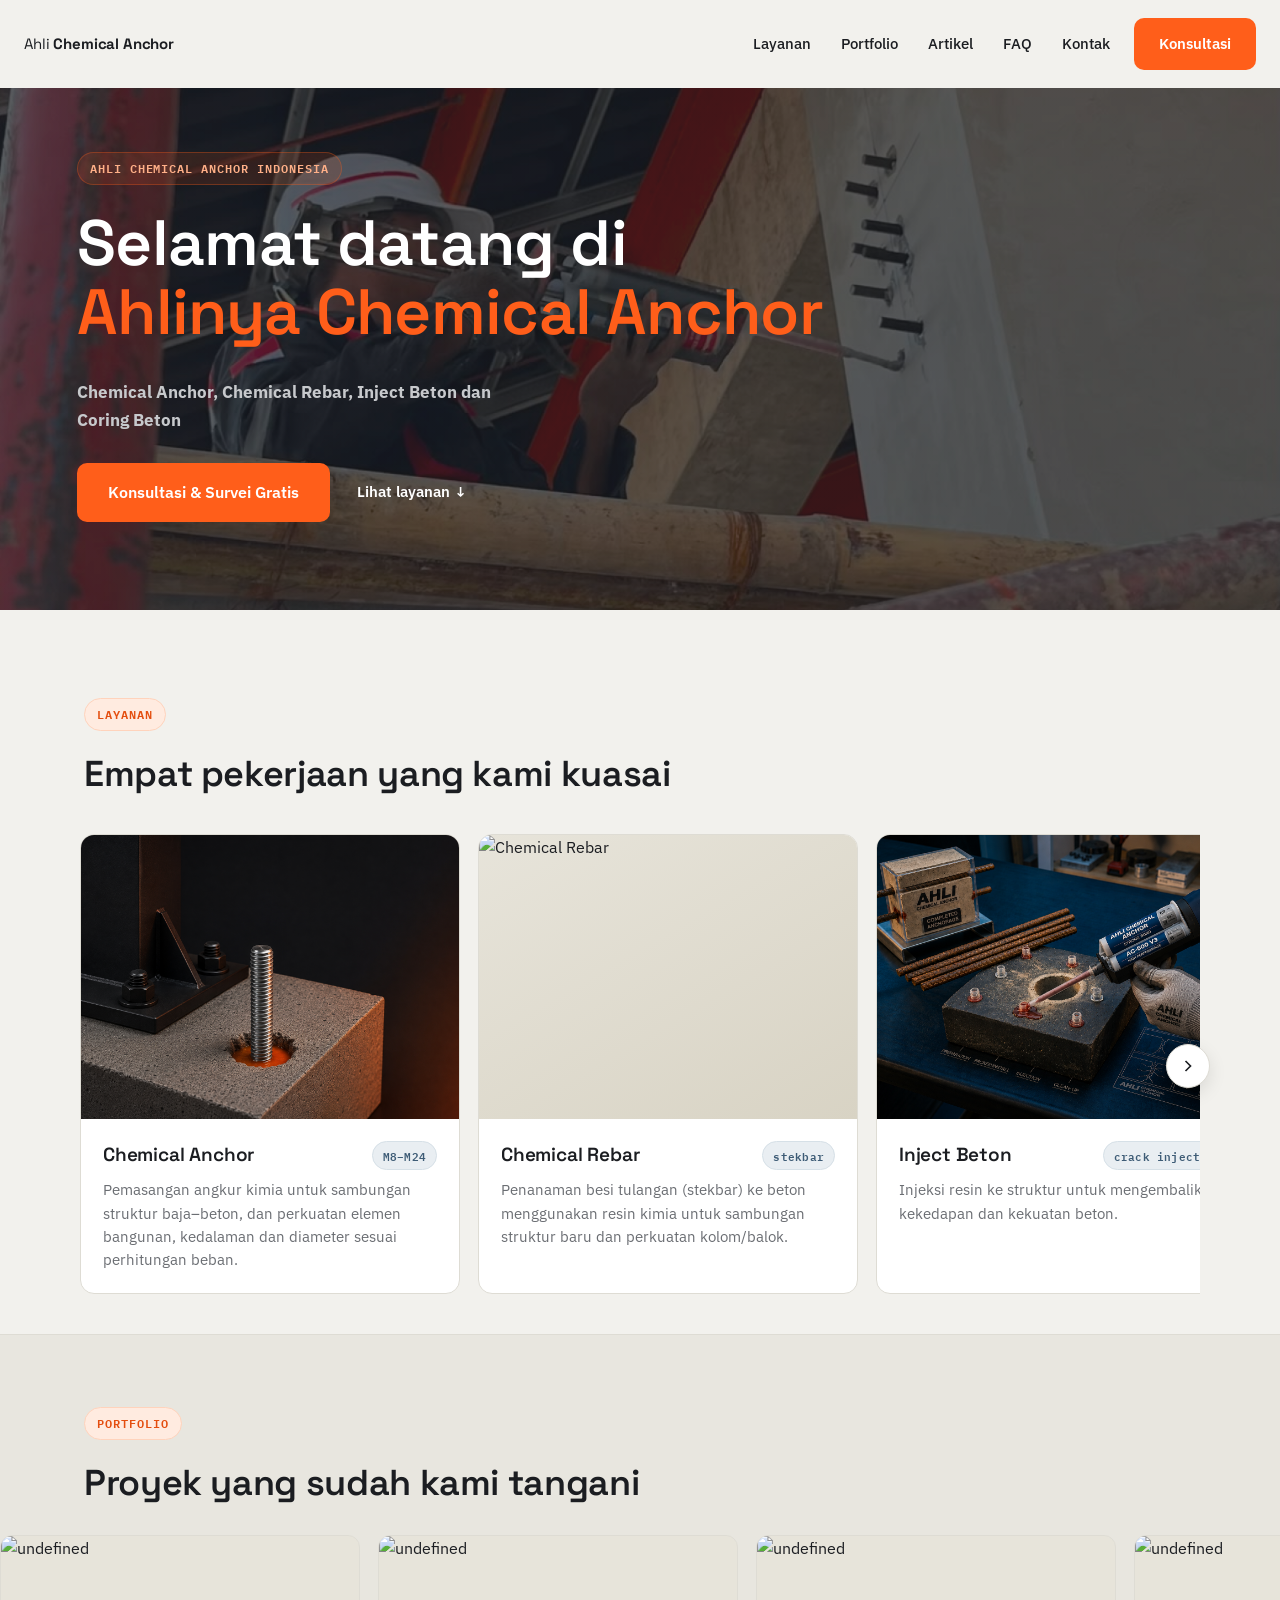
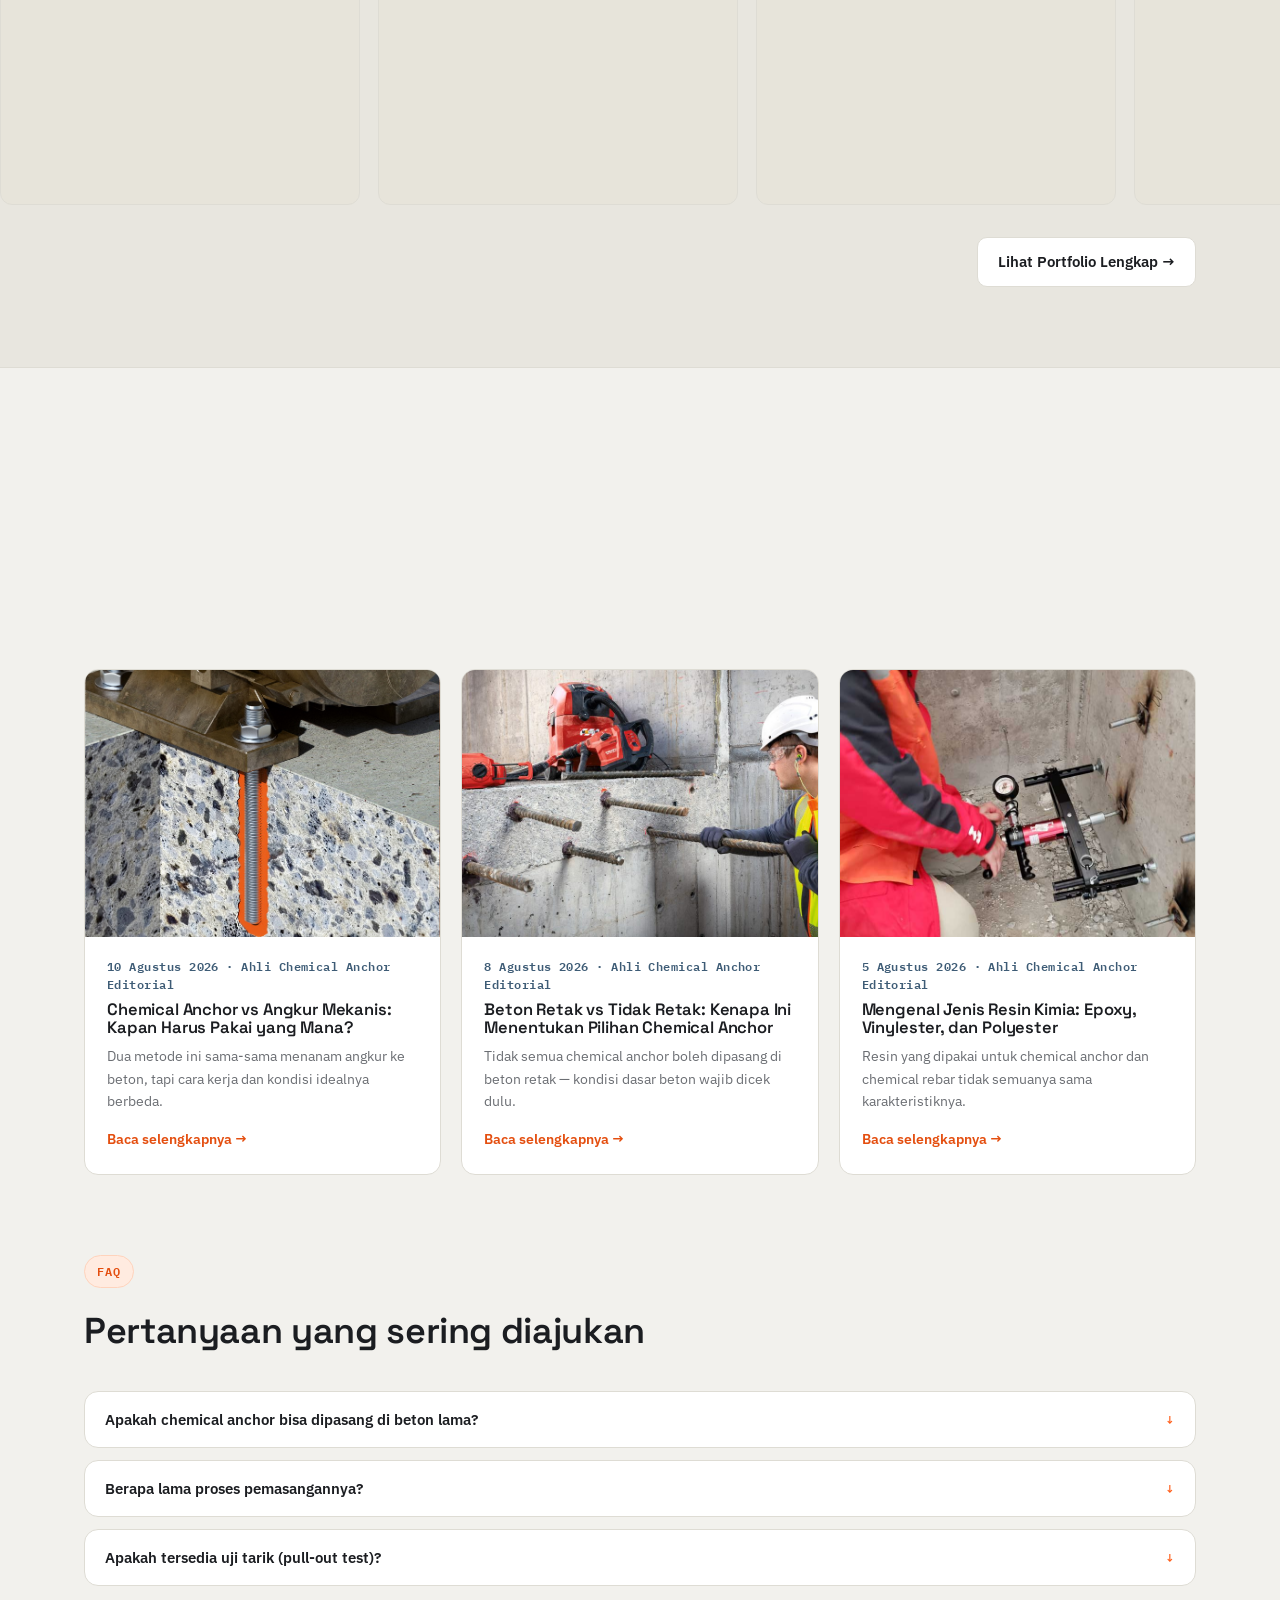
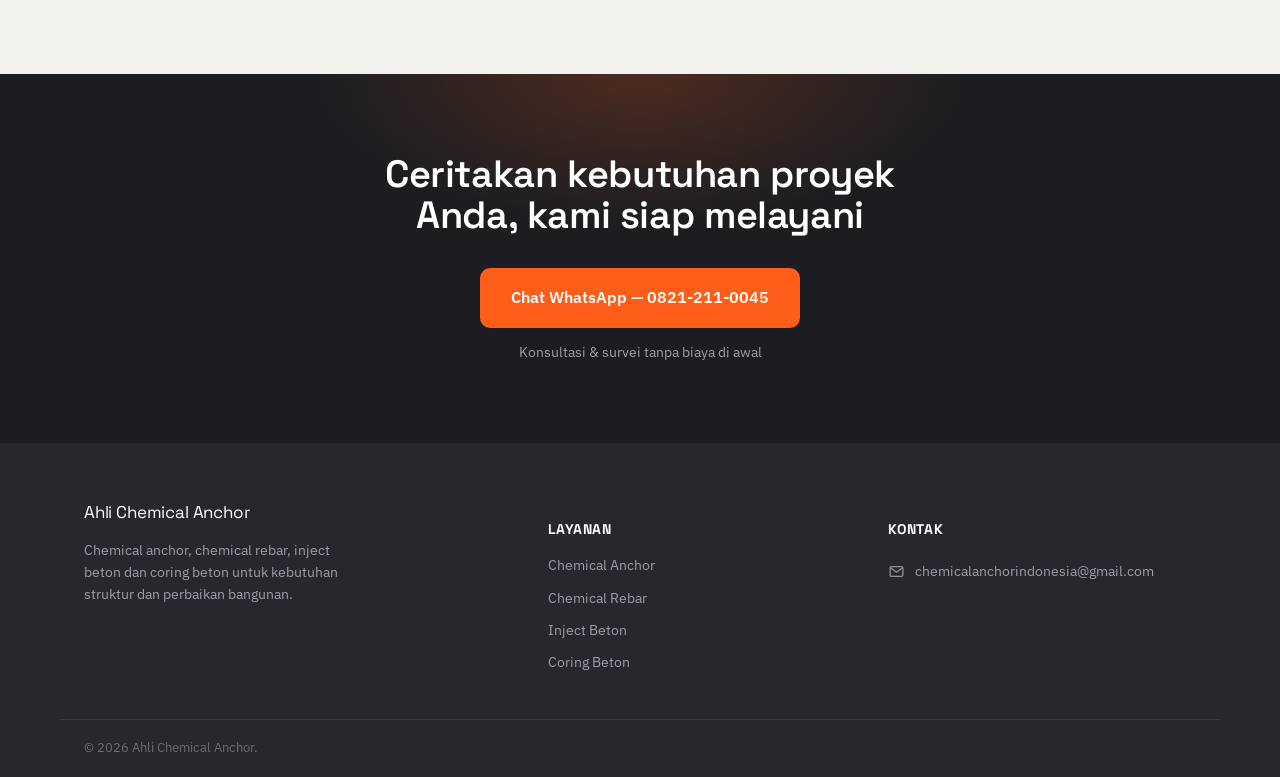
==== index.html @ 98967cb7 "Ahli Chemical Anchor Final" ====
<!DOCTYPE html>
<html lang="id">
<head>
<meta charset="UTF-8">
<meta name="viewport" content="width=device-width, initial-scale=1.0">
<title>Ahli Chemical Anchor | Chemical Anchor, Chemical Rebar, Inject Beton dan Coring Beton</title>
<link rel="preconnect" href="https://fonts.googleapis.com">
<link rel="preconnect" href="https://fonts.gstatic.com" crossorigin>
<link href="https://fonts.googleapis.com/css2?family=Space+Grotesk:wght@500;600;700&family=IBM+Plex+Sans:wght@400;500;600;700&family=IBM+Plex+Mono:wght@500;600&display=swap" rel="stylesheet">
<link rel="stylesheet" href="css/ahlichemicalanchor.css">
<link rel="stylesheet" href="css/ahlichemicalanchor_artikel.css">
</head>
<body>

<header class="navbar" id="navbar">
  <div class="navbar__inner">
    <a href="#top" class="brand">
      <span class="brand__text">Ahli <strong>Chemical Anchor</strong></span>
    </a>

    <nav class="nav-links" id="navLinks">
      <a href="#layanan">Layanan</a>
      <a href="#portfolio">Portfolio</a>
      <a href="#artikel">Artikel</a>
      <a href="#faq">FAQ</a>
      <a href="#kontak">Kontak</a>
    </nav>

    <a class="btn btn--primary nav-cta" href="https://wa.me/628212110045" target="_blank" rel="noopener">Konsultasi</a>

    <button class="nav-toggle" id="navToggle" aria-label="Buka menu" aria-expanded="false">
      <span></span><span></span>
    </button>
  </div>
</header>

<section class="hero" id="top">
  <div class="container hero__grid">
    <div class="hero__copy reveal">
      <p class="tag-chip tag-chip--light">AHLI CHEMICAL ANCHOR INDONESIA</p>
      <h1>Selamat datang di <br><span class="hero__accent">Ahlinya Chemical Anchor</span></h1>
      <p class="hero__lead">
        <strong> Chemical Anchor, Chemical Rebar, Inject Beton dan Coring Beton</strong>
      </p>
      <div class="hero__actions">
        <a href="#kontak" class="btn btn--primary btn--lg">Konsultasi & Survei Gratis</a>
        <a href="#layanan" class="btn btn--text">Lihat layanan ↓</a>
      </div>
    </div>
  </div>
</section>

<section class="services" id="layanan">
  <div class="container">
    <div class="section-head reveal">
      <p class="tag-chip">LAYANAN</p>
      <h2>Empat pekerjaan yang kami kuasai</h2>
    </div>

    <div class="services-slider reveal">
      <div class="services-slider__viewport" id="layananViewport">
        <div class="services-slider__track" id="layananTrack">
    <article class="bento__item">
  <div class="service-photo">
    <img src="images/services/chemical_anchor_services.png" alt="Chemical Anchor">
  </div>
  <div class="bento__body">
    <div class="bento__top">
      <h3>Chemical Anchor</h3>
      <span class="spec-pill">M8–M24</span>
    </div>
    <p>Pemasangan angkur kimia untuk sambungan struktur baja–beton,
      dan perkuatan elemen bangunan, kedalaman dan diameter sesuai perhitungan beban.</p>
  </div>
</article>

<article class="bento__item">
  <div class="service-photo">
    <img src="images/services/chemical_rebar_Services.png" alt="Chemical Rebar">
  </div>
  <div class="bento__body">
    <div class="bento__top">
      <h3>Chemical Rebar</h3>
      <span class="spec-pill">stekbar</span>
    </div>
    <p>Penanaman besi tulangan (stekbar) ke beton menggunakan resin kimia untuk sambungan struktur baru dan perkuatan kolom/balok.</p>
  </div>
</article>

<article class="bento__item">
  <div class="service-photo">
    <img src="images/services/inject_beton.png" alt="Inject Beton">
  </div>
  <div class="bento__body">
    <div class="bento__top">
      <h3>Inject Beton</h3>
      <span class="spec-pill">crack injection</span>
    </div>
    <p>Injeksi resin ke struktur untuk mengembalikan kekedapan dan kekuatan beton.</p>
  </div>
</article>

<article class="bento__item">
  <div class="service-photo">
    <img src="images/services/coring_beton.png" alt="Coring Beton">
  </div>
  <div class="bento__body">
    <div class="bento__top">
      <h3>Coring Beton</h3>
      <span class="spec-pill">core drilling</span>
    </div>
    <p>Pengeboran beton presisi untuk membuat lubang instalasi pipa, kabel, atau pengambilan sampel uji tanpa merusak struktur di sekitarnya.</p>
  </div>
</article>
        </div>
      </div>
      <button class="slider-nav slider-nav--prev" id="layananPrev" aria-label="Sebelumnya">
        <svg viewBox="0 0 24 24" width="20" height="20" fill="none" stroke="currentColor" stroke-width="2"><path d="M15 18l-6-6 6-6"/></svg>
      </button>
      <button class="slider-nav slider-nav--next" id="layananNext" aria-label="Berikutnya">
        <svg viewBox="0 0 24 24" width="20" height="20" fill="none" stroke="currentColor" stroke-width="2"><path d="M9 18l6-6-6-6"/></svg>
      </button>
    </div>

    <p class="slider-hint">← Geser untuk lihat layanan lainnya →</p>
  </div>
</section>

<section class="home-portfolio" id="portfolio">
  <div class="container">
    <div class="section-head home-portfolio__head reveal">
      <p class="tag-chip">PORTFOLIO</p>
      <h2>Proyek yang sudah kami tangani</h2>
    </div>

    <div class="home-portfolio__marquee reveal" aria-label="Dokumentasi pekerjaan">
      <div class="home-portfolio__track" id="homePortfolioTrack"></div>
    </div>

    <div class="home-portfolio__action">
      <a href="ahlichemicalanchor_portfolio.html" class="btn btn--text">Lihat Portfolio Lengkap →</a>
    </div>
  </div>
</section>

<section class="articles" id="artikel">
  <div class="container">
    <div class="section-head reveal" style="display:flex; align-items:flex-end; justify-content:space-between; gap:16px; flex-wrap:wrap;">
      <div>
        <p class="tag-chip">ARTIKEL</p>
        <h2>Tips & informasi seputar chemical anchor dan perkuatan struktur</h2>
      </div>
      <a href="ahlichemicalanchor_artikel.html" class="btn btn--text">Lihat semua artikel →</a>
    </div>

    <div class="article-grid--photo reveal" id="articlePreviewGrid">
    </div>
  </div>
</section>

<section class="faq" id="faq">
  <div class="container">
    <div class="section-head reveal">
      <p class="tag-chip">FAQ</p>
      <h2>Pertanyaan yang sering diajukan</h2>
    </div>

    <div class="faq__list reveal">
      <div class="faq__item">
        <button class="faq__question" data-expand-target="faq-2" aria-expanded="false">
          <span>Apakah chemical anchor bisa dipasang di beton lama?</span>
          <span class="expand-btn__icon">↓</span>
        </button>
        <div class="expand-panel" id="faq-2">
          <div class="expand-panel__inner">
            <p>Bisa. Chemical anchor dapat diaplikasikan pada beton lama maupun baru,
              selama kondisi beton diperiksa terlebih dahulu untuk memastikan kekuatan
              dasar yang memadai.</p>
          </div>
        </div>
      </div>

      <div class="faq__item">
        <button class="faq__question" data-expand-target="faq-3" aria-expanded="false">
          <span>Berapa lama proses pemasangannya?</span>
          <span class="expand-btn__icon">↓</span>
        </button>
        <div class="expand-panel" id="faq-3">
          <div class="expand-panel__inner">
            <p>Tergantung jumlah titik dan diameter anchor, namun umumnya proses bor,
              bersihkan, injeksi, dan pasang per titik memakan waktu singkat. Waktu
              tunggu curing resin mengikuti spesifikasi produk yang digunakan.</p>
          </div>
        </div>
      </div>

      <div class="faq__item">
        <button class="faq__question" data-expand-target="faq-4" aria-expanded="false">
          <span>Apakah tersedia uji tarik (pull-out test)?</span>
          <span class="expand-btn__icon">↓</span>
        </button>
        <div class="expand-panel" id="faq-4">
          <div class="expand-panel__inner">
            <p>Tersedia. Uji tarik dilakukan langsung di lokasi proyek untuk membuktikan
              kekuatan pemasangan chemical anchor atau chemical rebar sebelum serah terima.</p>
          </div>
        </div>
      </div>
        </div>
      </div>
    </div>
  </div>
</section>

<section class="cta" id="kontak">
  <div class="container cta__inner reveal">
    <h2>Ceritakan kebutuhan proyek Anda, kami siap melayani</h2>
    <div class="cta__actions">
      <a class="btn btn--primary btn--lg" href="https://wa.me/628212110045" target="_blank" rel="noopener">
        Chat WhatsApp — 0821-211-0045
      </a>
      <span class="cta__note">Konsultasi & survei tanpa biaya di awal</span>
    </div>
  </div>
</section>

<footer class="footer">
  <div class="container footer__grid">
    <div>
      <span class="brand__text brand__text--footer">Ahli Chemical Anchor</span>
      <p class="footer__desc">Chemical anchor, chemical rebar, inject beton dan coring beton untuk kebutuhan struktur dan perbaikan bangunan.</p>
    </div>
    <div>
      <h4>Layanan</h4>
      <ul>
        <li>Chemical Anchor</li>
        <li>Chemical Rebar</li>
        <li>Inject Beton</li>
        <li>Coring Beton</li>
      </ul>
    </div>
    <div>
      <h4>Kontak</h4>
      <ul class="footer__contact">
        <li>
          <a href="mailto:chemicalanchorindonesia@gmail.com">
            <svg viewBox="0 0 24 24" width="17" height="17" fill="none" stroke="currentColor" stroke-width="1.8" aria-hidden="true"><rect x="3" y="5" width="18" height="14" rx="2"/><path d="m4 7 8 6 8-6"/></svg>
            <span>chemicalanchorindonesia@gmail.com</span>
          </a>
        </li>
      </ul>
    </div>
  </div>
  <div class="container footer__bottom">© 2026 Ahli Chemical Anchor.</div>
</footer>

<script src="js/ahlichemicalanchor_portfoliodata.js"></script>
<script src="js/ahlichemicalanchor_portfoliodetail.js"></script>
<script src="js/ahlichemicalanchor_artikel.js"></script>
<script>
  
  if ('scrollRestoration' in history) history.scrollRestoration = 'manual';
  window.scrollTo(0, 0);
  window.addEventListener('load', () => window.scrollTo(0, 0));

  const nav = document.getElementById('navbar');
  let lastScrollY = window.scrollY;
  window.addEventListener('scroll', () => {
    const y = window.scrollY;
    nav.classList.toggle('is-scrolled', y > 12);
    if (y > lastScrollY && y > 120) {
      nav.classList.add('is-hidden');
    } else {
      nav.classList.remove('is-hidden');
    }
    lastScrollY = y;
  }, { passive: true });

  const navToggle = document.getElementById('navToggle');
  const navLinks = document.getElementById('navLinks');
  navToggle.addEventListener('click', () => {
    const open = navLinks.classList.toggle('is-open');
    navToggle.setAttribute('aria-expanded', open);
  });
  navLinks.querySelectorAll('a').forEach(a => a.addEventListener('click', () => {
    navLinks.classList.remove('is-open');
    navToggle.setAttribute('aria-expanded', false);
  }));

  const io = new IntersectionObserver((entries) => {
    entries.forEach(e => { if (e.isIntersecting) e.target.classList.add('is-visible'); });
  }, { threshold: 0.15 });
  document.querySelectorAll('.reveal').forEach(el => io.observe(el));

  const sections = ['layanan','portfolio','artikel','faq','kontak']
    .map(id => document.getElementById(id))
    .filter(Boolean);
  const navAnchors = document.querySelectorAll('.nav-links a');
  const setActive = (id) => {
    navAnchors.forEach(a => a.classList.toggle('is-active', a.getAttribute('href') === '#' + id));
  };
  const updateActiveNav = () => {
    const probe = window.scrollY + window.innerHeight * 0.35;
    let current = null;
    sections.forEach(sec => { if (sec.offsetTop <= probe) current = sec; });
    if (current) setActive(current.id);
    else navAnchors.forEach(a => a.classList.remove('is-active'));
  };
  window.addEventListener('scroll', updateActiveNav, { passive: true });
  window.addEventListener('resize', updateActiveNav);
  updateActiveNav();

  function initInfiniteSlider({ viewport, track, prevBtn, nextBtn, slideSelector }) {
    if (!viewport || !track || !prevBtn || !nextBtn) return;

    const originalSlides = Array.from(track.children);
    if (!originalSlides.length) return;

    track.prepend(...originalSlides.map(s => s.cloneNode(true)));
    track.append(...originalSlides.map(s => s.cloneNode(true)));

    const getStep = () => {
      const firstSlide = track.querySelector(slideSelector);
      if (!firstSlide) return 280;
      const trackStyle = getComputedStyle(track);
      const gap = parseFloat(trackStyle.columnGap || trackStyle.gap || '0');
      return firstSlide.getBoundingClientRect().width + gap;
    };

    const getSetWidth = () => getStep() * originalSlides.length;

    const goToMiddle = () => {
      viewport.scrollTo({ left: getSetWidth(), behavior: 'auto' });
    };
    goToMiddle();

    const startScrollLeft = viewport.scrollLeft;
    prevBtn.classList.add('is-hidden');
    let prevRevealed = false;
    const maybeRevealPrev = () => {
      if (prevRevealed) return;
      if (viewport.scrollLeft > startScrollLeft + 1) {
        prevRevealed = true;
        prevBtn.classList.remove('is-hidden');
      }
    };

    let normalizeTimer = null;
    let isNormalizing = false;
    let dragStartScroll = 0;

    const normalizeLoop = () => {
      if (isNormalizing) return;
      const w = getSetWidth();
      if (!w) return;

      const x = viewport.scrollLeft;
      if (x < w * 0.5 || x > w * 1.5) {
        isNormalizing = true;
        const target = x < w * 0.5 ? x + w : x - w;
        viewport.scrollTo({ left: target, behavior: 'auto' });
        dragStartScroll = target;
        requestAnimationFrame(() => { isNormalizing = false; });
      }
    };

    const scheduleNormalize = () => {
      if (normalizeTimer) clearTimeout(normalizeTimer);
      normalizeTimer = setTimeout(normalizeLoop, 180);
    };

    const scrollOne = (direction) => {
      const step = getStep();
      if (!step) return;
      viewport.scrollBy({ left: direction * step, behavior: 'smooth' });
      scheduleNormalize();
    };

    prevBtn.addEventListener('click', () => scrollOne(-1));
    nextBtn.addEventListener('click', () => scrollOne(1));

    viewport.addEventListener('scroll', () => {
      maybeRevealPrev();
      scheduleNormalize();
    }, { passive: true });

    if ('onscrollend' in viewport) {
      viewport.addEventListener('scrollend', normalizeLoop);
    }

    window.addEventListener('resize', () => {
      goToMiddle();
      scheduleNormalize();
    });

    const DRAG_THRESHOLD = 6;
    let isDragging = false;
    let dragMoved = false;
    let dragStartX = 0;
    let activePointerId = null;
    let suppressClick = false;

    viewport.addEventListener('pointerdown', (e) => {
      isDragging = true;
      dragMoved = false;
      dragStartX = e.clientX;
      dragStartScroll = viewport.scrollLeft;
      activePointerId = e.pointerId;
      suppressClick = false;
    });

    viewport.addEventListener('pointermove', (e) => {
      if (!isDragging) return;
      const delta = e.clientX - dragStartX;

      if (!dragMoved) {
        if (Math.abs(delta) < DRAG_THRESHOLD) return;
        dragMoved = true;
        suppressClick = true;
        viewport.classList.add('is-dragging');
        viewport.setPointerCapture(activePointerId);
      }

      viewport.scrollLeft = dragStartScroll - delta;
      scheduleNormalize();
    });

    const endDrag = () => {
      if (!isDragging) return;
      isDragging = false;
      viewport.classList.remove('is-dragging');
      scheduleNormalize();
      if (dragMoved) setTimeout(() => { suppressClick = false; }, 0);
      dragMoved = false;
    };

    viewport.addEventListener('pointerup', endDrag);
    viewport.addEventListener('pointerleave', endDrag);
    viewport.addEventListener('pointercancel', endDrag);

    viewport.addEventListener('click', (e) => {
      if (suppressClick) {
        e.preventDefault();
        e.stopPropagation();
        suppressClick = false;
      }
    }, true);
  }

  initInfiniteSlider({
    viewport: document.getElementById('layananViewport'),
    track: document.getElementById('layananTrack'),
    prevBtn: document.getElementById('layananPrev'),
    nextBtn: document.getElementById('layananNext'),
    slideSelector: '.bento__item'
  });

  (function renderHomePortfolioMarquee() {
    const track = document.getElementById('homePortfolioTrack');
    if (!track) return;

    const photos = window.ACA_PORTFOLIO_PHOTOS || [];
    if (!photos.length) return;

    const photoHTML = ph => `
      <div class="home-portfolio__photo">
        <img src="${ph.img}" alt="${ph.label}" loading="lazy">
      </div>`;

    const html = photos.map(photoHTML).join('');
    track.innerHTML = html + html;
  })();

  (function renderArticlePreview() {
    const grid = document.getElementById('articlePreviewGrid');
    const list = window.ACA_ARTICLES || [];
    if (!grid || !list.length) return;

    grid.innerHTML = list.slice(0, 3).map(a => `
      <a class="article-card--photo" href="ahlichemicalanchor_artikeldetail.html?id=${a.id}">
        <div class="article-card__photo">
          <img src="${a.image}" alt="${a.title}">
        </div>
        <div class="article-card__body">
          <span class="article-card__date">${a.date} · ${a.author}</span>
          <h3>${a.title}</h3>
          <p>${a.excerpt}</p>
          <span class="article-card__link">Baca selengkapnya →</span>
        </div>
      </a>
    `).join('');
  })();

  document.querySelectorAll('[data-expand-target]').forEach(trigger => {
  trigger.addEventListener('click', () => {
    const panel = trigger.nextElementSibling; 
    if (!panel || !panel.classList.contains('expand-panel')) return;
    const isOpen = panel.classList.contains('is-open');
    panel.classList.toggle('is-open', !isOpen);
    trigger.setAttribute('aria-expanded', String(!isOpen));
    panel.style.maxHeight = !isOpen ? panel.scrollHeight + 'px' : '0px';
  });
});

  document.querySelectorAll('[data-card-slider]').forEach(slider => {
    const track = slider.querySelector('[data-track]');
    const slides = Array.from(track.children);
    const prevBtn = slider.querySelector('[data-card-prev]');
    const nextBtn = slider.querySelector('[data-card-next]');
    const dotsWrap = slider.querySelector('[data-card-dots]');
    let index = 0;

    slides.forEach((_, i) => {
      const dot = document.createElement('button');
      dot.className = 'card-dot';
      dot.setAttribute('aria-label', 'Foto ke-' + (i + 1));
      dot.addEventListener('click', () => goTo(i));
      dotsWrap.appendChild(dot);
    });
    const dots = Array.from(dotsWrap.children);

    function render() {
      track.style.transform = 'translateX(' + (-index * 100) + '%)';
      dots.forEach((d, i) => d.classList.toggle('is-active', i === index));
    }
    function goTo(i) {
      index = (i + slides.length) % slides.length;
      render();
    }

    prevBtn.addEventListener('click', () => goTo(index - 1));
    nextBtn.addEventListener('click', () => goTo(index + 1));
    render();
  });
</script>
</body>
</html>
---- css/ahlichemicalanchor.css ----
:root{
  --graphite:   #1B1D21;
  --graphite-2: #26282D;
  --paper:      #F2F1ED;
  --paper-2:    #FFFFFF;
  --orange:     #FF5E1A;
  --orange-2:   #E44E0F;
  --steel:      #3E5C76;
  --ink:        #1B1D21;
  --ink-soft:   #6B6E73;
  --line:       #DEDCD4;

  --font-display: "Space Grotesk", sans-serif;
  --font-body: "IBM Plex Sans", sans-serif;
  --font-mono: "IBM Plex Mono", monospace;

  --r: 14px;
  --container: 1160px;
}

*,*::before,*::after{ box-sizing:border-box; }
html{ scroll-behavior:smooth; }
body{
  margin:0;
  font-family:var(--font-body);
  color:var(--ink);
  background:var(--paper);
  line-height:1.6;
  -webkit-font-smoothing:antialiased;
}
h1,h2,h3{
  font-family:var(--font-display);
  font-weight:600;
  line-height:1.08;
  margin:0 0 .5em;
  letter-spacing:-.01em;
}
p{ margin:0 0 1em; color:var(--ink-soft); }
a{ color:inherit; text-decoration:none; }
ul{ list-style:none; margin:0; padding:0; }

.container{ max-width:var(--container); margin:0 auto; padding:0 24px; }

img, video{
  max-width:100%;
}

img{
  vertical-align:middle;
}

.reveal{
  opacity:0;
  transform:translateY(18px);
  transition:opacity .7s cubic-bezier(.2,.7,.3,1), transform .7s cubic-bezier(.2,.7,.3,1);
}
.reveal.is-visible{ opacity:1; transform:none; }
@media (prefers-reduced-motion: reduce){
  .reveal{ opacity:1; transform:none; transition:none; }
  html{ scroll-behavior:auto; }
}

.tag-chip{
  display:inline-flex; align-items:center; gap:8px;
  font-family:var(--font-mono);
  font-size:12px; font-weight:600; letter-spacing:.08em;
  color:var(--orange-2);
  background:#FFEBE0;
  border:1px solid #FFD3BC;
  padding:6px 12px;
  border-radius:999px;
  margin-bottom:2em;
}
.tag-chip--light{ color:#FFB088; background:rgba(255,94,26,.12); border-color:rgba(255,94,26,.3); }
.text-light{ color:var(--paper); }

.section-head{ max-width:750px; margin-bottom:40px; }
.section-head h2{ font-size:clamp(26px,3.4vw,36px); color:var(--ink); }

.btn{
  display:inline-flex; align-items:center; justify-content:center; gap:8px;
  font-family:var(--font-body); font-weight:600; font-size:clamp(13.5px,3.6vw,15px);
  padding:clamp(11px,3vw,13px) clamp(18px,4.4vw,24px); border-radius:10px; border:1.5px solid transparent;
  cursor:pointer; transition:transform .18s ease, background .2s ease, border-color .2s ease, color .2s ease;
  white-space:nowrap;
}
.btn:hover{ transform:translateY(-2px); }
.btn--primary{ background:var(--orange); color:#fff; }
.btn--primary:hover{ background:var(--orange-2); }
.btn--text{ color:var(--ink); font-weight:600; padding:13px 4px; }
.btn--text:hover{ color:var(--orange-2); transform:none; }
.btn--lg{ padding:clamp(13px,3.6vw,16px) clamp(22px,5vw,30px); font-size:clamp(14px,3.8vw,16px); }

.navbar{
  position:sticky; top:0; z-index:50;
  padding:18px 0;
  transition:background .25s ease, box-shadow .25s ease, padding .25s ease, transform .3s ease;
}
.navbar.is-scrolled{
  background:rgba(242,241,237,.82);
  backdrop-filter:blur(10px);
  -webkit-backdrop-filter:blur(10px);
  box-shadow:0 1px 0 var(--line);
  padding:12px 0;
}
.navbar.is-hidden{ transform:translateY(-100%); }
.navbar__inner{ display:flex; align-items:center; gap:24px; width:100%; padding:0 24px; box-sizing:border-box; }
.brand{ display:flex; align-items:center; gap:9px; margin-right:auto; color:var(--ink); }
.brand__text{ font-family:var(--font-display); font-size:15px; letter-spacing:-.01em; }
.brand__text strong{ font-weight:700; }

.nav-links{ display:flex; align-items:center; gap:30px; }
.nav-links a{ font-size:14.5px; font-weight:500; color:var(--ink); position:relative; }
.nav-links a::after{
  content:""; position:absolute; left:0; bottom:-4px; width:0; height:2px; background:var(--orange);
  transition:width .2s ease;
}
.nav-links a:hover::after{ width:100%; }
.nav-links a.is-active{ color:var(--orange-2); }
.nav-links a.is-active::after{ width:100%; }

.nav-toggle{ display:none; flex-direction:column; gap:5px; background:none; border:0; cursor:pointer; padding:6px; }
.nav-toggle span{ width:20px; height:2px; background:var(--ink); }

.hero{
  position:relative;
  padding:clamp(48px,8vw,64px) 0 clamp(56px,9vw,88px);
  text-align:left;
  background:
    linear-gradient(rgba(27,29,33,.72), rgba(27,29,33,.72)),
    url('../images/portfolio/trenggalek_2.png') center/cover no-repeat;
}
.hero h1{ font-size:clamp(32px,8vw,64px); color:#fff; text-wrap:balance; }
.hero__accent{ white-space: nowrap;color:var(--orange); }
.hero__lead{ font-size:clamp(14.5px,3.6vw,17px); max-width:440px; margin-top:1.1em; color:#C7C9CC; }
.hero__actions{ display:flex; align-items:center; justify-content:flex-start; gap:clamp(12px,3vw,22px); flex-wrap:wrap; margin-top:1.8em; }
.hero .btn--text{ color:#fff; }
.hero .btn--text:hover{ color:var(--orange); }

.hero__grid{
  position:relative;
  display:grid;
  grid-template-columns:1fr;
  max-width:none;
  margin:0;
  padding-left:clamp(20px, 6vw, 88px);
  padding-right:20px;
}
.hero__copy{ max-width:7200px; }

.hero--compact{ padding:clamp(48px,8vw,64px) 0 clamp(48px,7vw,72px); }
.breadcrumb{
  display:flex; align-items:center; flex-wrap:wrap; gap:8px;
  font-family:var(--font-mono); font-size:clamp(11.5px,2.8vw,12.5px); font-weight:500;
  color:#9CA0A6; margin-bottom:1.6em;
}
.breadcrumb a{ color:#9CA0A6; }
.breadcrumb a:hover{ color:var(--orange); }
.breadcrumb__sep{ color:#9CA0A6; }
.breadcrumb__current{ color: var(--orange); font-weight:600; }

.services{ padding:clamp(48px,8vw,88px) 0 clamp(28px,5vw,40px); }

.services-slider{ position:relative; }

.services-slider__viewport{
  overflow-x:auto;
  overflow-y:hidden;
  scroll-snap-type:x mandatory;
  scrollbar-width:none;
  -ms-overflow-style:none;
  cursor:grab;
  user-select:none;
  -webkit-user-select:none;
  touch-action:pan-y;
  padding:6px 4px 10px;
  margin:-6px -4px -10px;
}
.services-slider__viewport::-webkit-scrollbar{ display:none; }
.services-slider__viewport.is-dragging{ cursor:grabbing; scroll-snap-type:none; }

.services-slider__track{
  display:flex;
  gap:clamp(12px,3vw,18px);
}

.services-slider__track .bento__item{
  flex:0 0 clamp(240px, 78vw, 380px);
  scroll-snap-align:start;
}

.bento__item{
  background:var(--paper-2);
  border:1px solid var(--line);
  border-radius:var(--r);
  overflow:hidden;
  display:flex;
  flex-direction:column;
  transition:border-color .2s ease, transform .2s ease;
}
.bento__item:hover{ border-color:var(--orange); transform:translateY(-3px); }
.service-photo{
  position:relative;
  overflow:hidden;
  aspect-ratio:4/3;
  background:linear-gradient(150deg,#E7E4DA,#D8D3C4);
  display:flex; align-items:flex-end;
  padding:clamp(10px,2.4vw,14px);
}
.service-photo img{
  position:absolute;
  inset:0;
  width:100%;
  height:100%;
  object-fit:cover;
  z-index:0;
}
.bento__body{
  padding:clamp(16px,3.6vw,22px);
  display:flex;
  flex-direction:column;
  flex:1;
}
.bento__top{ display:flex; align-items:center; justify-content:space-between; gap:12px; flex-wrap:wrap; margin-bottom:.5em; }
.bento__top h3{ font-size:clamp(16.5px,4vw,19px); margin:0; }
.spec-pill{
  font-family:var(--font-mono); font-size:11px; font-weight:600; letter-spacing:.02em;
  color:var(--steel); background:#E9EEF2; border:1px solid #D6E0E7;
  padding:5px 10px; border-radius:999px; white-space:nowrap;
}
.bento__item p{ font-size:clamp(13.5px,3.2vw,14.5px); margin:0; }

.slide-placeholder{
  font-family:var(--font-mono); font-weight:600; font-size:12.5px;
  color:var(--ink);
  background:rgba(255,255,255,.85);
  padding:6px 12px;
  border-radius:8px;
  margin-bottom:22px;
}

.expand-btn{
  display:inline-flex; align-items:center; gap:6px;
  margin-top:14px;
  background:none; border:0; padding:0;
  font-family:var(--font-body); font-weight:600; font-size:13.5px;
  color:var(--orange-2); cursor:pointer;
}
.expand-btn__icon{ transition:transform .25s ease; font-size:11px; }
.expand-btn[aria-expanded="true"] .expand-btn__icon{ transform:rotate(180deg); }
.expand-panel{
  max-height:0;
  overflow:hidden;
  transition:max-height .3s ease;
}
.expand-panel__inner{ padding-top:14px; }
.detail-list{ display:flex; flex-direction:column; gap:8px; }
.detail-list li{
  font-size:14px; color:var(--ink-soft);
  padding-left:22px; position:relative;
}
.detail-list li::before{
  content:"—"; position:absolute; left:0; top:0; color:var(--orange);
  line-height:inherit;
}

.faq{ padding:clamp(28px,5vw,40px) 0 clamp(56px,9vw,88px); }
.faq__list{ display:flex; flex-direction:column; gap:12px; }
.faq__item{
  border:1px solid var(--line);
  border-radius:var(--r);
  background:var(--paper-2);
  overflow:hidden;
}
.faq__question{
  width:100%;
  display:flex; align-items:center; justify-content:space-between; gap:16px;
  background:none; border:0; cursor:pointer;
  padding:clamp(14px,3vw,18px) clamp(16px,3.4vw,20px);
  font-family:var(--font-body); font-weight:600; font-size:clamp(14px,3.4vw,15px); color:var(--ink);
  text-align:left;
}
.faq__question .expand-btn__icon{ color:var(--orange); flex:0 0 auto; }
.faq .expand-panel__inner{ padding:0 clamp(16px,3.4vw,20px) 18px; }
.faq .expand-panel__inner p{ margin:0; font-size:14.5px; }

.home-portfolio{
  padding:clamp(44px,8vw,72px) 0 clamp(48px,8.5vw,80px);
  overflow:hidden;
  background:#E8E6DF;
  border-top:1px solid var(--line);
  border-bottom:1px solid var(--line);
}

.home-portfolio__head{
  margin-bottom:32px;
}

.home-portfolio__marquee{
  width:100vw;
  margin-left:calc(50% - 50vw);
  margin-right:calc(50% - 50vw);
  overflow:hidden;
}

.home-portfolio__track{
  display:flex;
  width:max-content;
  gap:clamp(10px,2.6vw,18px);
  animation:homePortfolioMarquee 72s linear infinite;
  will-change:transform;
}

.home-portfolio__photo{
  position:relative;
  flex:0 0 auto;
  width:clamp(190px,45vw,360px);
  aspect-ratio:4/3;
  border-radius:12px;
  overflow:hidden;
  background:#E7E4DA;
  border:1px solid var(--line);
}

.home-portfolio__photo img{
  width:100%;
  height:100%;
  object-fit:cover;
  display:block;
}

.home-portfolio__action{
  display:flex;
  justify-content:right;
  margin-top:32px;
}

.home-portfolio__action .btn--text{
  padding:clamp(10px,2.6vw,12px) clamp(16px,3.6vw,20px);
  border:1px solid var(--line);
  border-radius:10px;
  background:var(--paper-2);
  font-size:clamp(13.5px,3.4vw,15px);
}

.home-portfolio__action .btn--text:hover{
  color:#fff;
  background:var(--orange);
  border-color:var(--orange);
  transform:translateY(-2px);
}

@keyframes homePortfolioMarquee{
  from{ transform:translateX(0); }
  to{ transform:translateX(-50%); }
}

@media (prefers-reduced-motion: reduce){
  .home-portfolio__track{ animation:none; transform:none; }
}

@media (max-width:640px){
  .home-portfolio{ padding:clamp(36px,8vw,52px) 0 clamp(40px,8vw,60px); }
  .home-portfolio__track{ animation-duration:58s; }
}

.projects{ padding:40px 0; }
.portfolio-slider{ position:relative; }

.portfolio-slider__viewport{
  overflow-x:auto;
  overflow-y:hidden;
  scroll-snap-type:x mandatory;
  scrollbar-width:none;
  -ms-overflow-style:none;
  cursor:grab;
  user-select:none;
  -webkit-user-select:none;
  touch-action:pan-y;
}
.portfolio-slider__viewport::-webkit-scrollbar{ display:none; }
.portfolio-slider__viewport.is-dragging{ cursor:grabbing; scroll-snap-type:none; }

.portfolio-slider__track{
  display:flex;
  gap:14px;
}
.portfolio-slider__track .portfolio-card{
  flex:0 0 clamp(240px, 28vw, 300px);
  scroll-snap-align:start;
}

.slider-nav{
  position:absolute; top:50%; transform:translateY(-50%);
  width:44px; height:44px;
  border-radius:50%;
  border:1px solid var(--line);
  background:var(--paper-2);
  color:var(--ink);
  display:flex; align-items:center; justify-content:center;
  cursor:pointer;
  box-shadow:0 6px 18px rgba(0,0,0,.1);
  transition:background .2s ease, color .2s ease, opacity .2s ease;
  z-index:2;
}
.slider-nav:hover{ background:var(--orange); color:#fff; border-color:var(--orange); }
.slider-nav.is-hidden{ opacity:0; pointer-events:none; }
.slider-nav--prev{ left:-14px; }
.slider-nav--next{ right:-14px; }

.slider-hint{
  display:none;
  text-align:center;
  font-family:var(--font-mono);
  font-size:12px;
  font-weight:600;
  letter-spacing:.04em;
  color:var(--ink-soft);
  margin-top:14px;
}

@media (max-width:720px){
  .slider-nav{ display:none; }
  .slider-hint{ display:block; }
}

.articles{ padding:40px 0; }
.article-grid{
  display:grid;
  grid-template-columns:repeat(3,1fr);
  gap:16px;
}
.article-card{
  background:var(--paper-2);
  border:1px solid var(--line);
  border-radius:var(--r);
  padding:26px;
  min-width:0;
  transition:border-color .2s ease, transform .2s ease;
}
.article-card:hover{ border-color:var(--orange); transform:translateY(-3px); }
.article-card__date{
  font-family:var(--font-mono); font-size:11.5px; font-weight:600; letter-spacing:.04em;
  color:var(--steel);
  display:inline-block;
  margin-bottom:.9em;
}
.article-card h3{ font-size:clamp(15.5px,3.8vw,17px); margin:0 0 .5em; }
.article-card p{ font-size:14px; margin:0 0 1.1em; }
.article-card__link{
  font-weight:600; font-size:13.5px;
  color:var(--orange-2);
}
.article-card__link:hover{ color:var(--orange); }

.cta{
  position:relative;
  overflow:hidden;
  background:var(--ink);
  padding:clamp(52px,9vw,80px) 0;
}
.cta::before{
  content:"";
  position:absolute; inset:0;
  background:radial-gradient(480px 220px at 50% 0%, rgba(255,94,26,.22), transparent 70%);
  pointer-events:none;
}
.cta__inner{
  position:relative;
  text-align:center;
  display:flex; flex-direction:column; align-items:center;
}
.cta__inner h2{ color:#fff; font-size:clamp(24px,5.6vw,38px); max-width:640px; margin:0 0 32px; text-wrap:balance; }
.cta__actions{ display:flex; flex-direction:column; align-items:center; gap:14px; }
.cta__note{ font-size:13.5px; color:#9CA0A6; }

.footer{ background:var(--graphite-2); padding:clamp(40px,7vw,56px) 0 0; }
.footer__grid{
  display:grid; grid-template-columns:1.4fr 1fr 1fr; gap:32px;
  padding-bottom:36px; border-bottom:1px solid #3A3D42;
}
.brand__text--footer{ color:#fff; font-size:17px; }
.footer__desc{ color:#9CA0A6; font-size:14px; margin-top:12px; max-width:280px; }
.footer h4{ color:#fff; font-family:var(--font-display); font-size:14px; letter-spacing:.04em; text-transform:uppercase; margin-bottom:1em; }
.footer ul li{ color:#9CA0A6; font-size:14px; margin-bottom:.7em; }
.footer ul li em{ font-style:normal; color:#6A6D72; }
.footer__contact li{ margin-bottom:.5em; }
.footer__contact a{
  display:flex; align-items:center; gap:10px;
  color:#9CA0A6; padding:6px 0;
  transition:color .2s ease, transform .2s ease;
}
.footer__contact a:hover{ color:var(--orange); transform:translateX(3px); }
.footer__contact svg{ flex:0 0 auto; opacity:.9; }
.footer__contact em{ font-style:normal; color:#6A6D72; }
.footer__contact-static{
  display:flex; align-items:center; gap:10px;
  color:#9CA0A6; padding:6px 0;
}
.footer__bottom{ padding:18px 24px; color:#6A6D72; font-size:13px; }

.detail-header{ padding:52px 0 8px; }

.detail-header__top{
  display:flex; align-items:flex-start; justify-content:space-between;
  gap:24px; flex-wrap:wrap; margin-bottom:1.2em;
}

.detail-header__titles{ max-width:680px; }

.detail-header h1{
  font-size:clamp(28px,4vw,42px);
  color:var(--ink);
  margin-bottom:.35em;
}

.detail-header__lead{
  font-size:15.5px;
  margin:0;
  max-width:600px;
}

.detail-meta{
  display:flex; flex-wrap:wrap; gap:10px;
  margin-top:1.4em;
}

.detail-meta__item{
  display:flex; flex-direction:column; gap:2px;
  font-family:var(--font-body);
  background:var(--paper-2);
  border:1px solid var(--line);
  border-radius:10px;
  padding:10px 16px;
  min-width:120px;
}

.detail-meta__label{
  font-family:var(--font-mono);
  font-size:10.5px;
  font-weight:600;
  letter-spacing:.06em;
  color:var(--ink-soft);
  text-transform:uppercase;
}

.detail-meta__value{
  font-size:14px;
  font-weight:600;
  color:var(--ink);
}

.gallery{
  padding:28px 0 8px;
}

.gallery__grid{
  display:grid;
  grid-template-columns:minmax(0, 1.55fr) minmax(0, 1fr);
  grid-template-rows:repeat(2, 260px);
  gap:14px;
  width:100%;
}

.gallery__figure{
  position:relative;
  min-width:0;
  min-height:0;
  margin:0;
  overflow:hidden;
  border-radius:var(--r);
  background:linear-gradient(150deg,#E7E4DA,#D8D3C4);
}

.gallery__figure img{
  display:block;
  width:100%;
  height:100%;
  object-fit:cover;
  object-position:center;
  transition:transform .45s ease;
}

.gallery__figure:hover img{
  transform:scale(1.025);
}

.gallery__figure--main{
  grid-column:1;
  grid-row:1 / 3;
}

.gallery__figure--main + .gallery__figure:last-child{
  grid-column:2;
  grid-row:1 / 3;
}

.gallery__figure--main + .gallery__figure:not(:last-child){
  grid-column:2;
  grid-row:1;
}

.gallery__figure--main
  + .gallery__figure
  + .gallery__figure{
  grid-column:2;
  grid-row:2;
}

.gallery__figure .slide-placeholder{
  position:absolute;
  left:14px;
  bottom:14px;
  margin:0;
}

.gallery__figure--video{
  grid-column:1 / -1;
  grid-row:auto;
  height:auto;
}

.gallery__figure--video video{
  display:block;
  width:100%;
  height:auto;
  max-height:640px;
  border-radius:inherit;
  background:#000;
}

.detail-body{ padding:36px 0 0; }

.detail-body__grid{
  display:grid;
  grid-template-columns:1.6fr 1fr;
  gap:48px;
  align-items:start;
}

.detail-body h2{
  font-size:20px;
  color:var(--ink);
  margin-bottom:.7em;
}

.detail-body__desc p{ font-size:15px; }
.detail-body__desc p:last-child{ margin-bottom:0; }

.detail-sidebar{
  background:var(--paper-2);
  border:1px solid var(--line);
  border-radius:var(--r);
  padding:24px;
}

.detail-sidebar h2{ font-size:16px; margin-bottom:1em; }
.detail-sidebar .detail-list{ margin-bottom:1.6em; }
.detail-sidebar .detail-list:last-of-type{ margin-bottom:0; }

.detail-nav{
  padding:56px 0 88px;
  border-top:1px solid var(--line);
  margin-top:56px;
}

.detail-nav__row{
  display:flex;
  align-items:center;
  justify-content:space-between;
  gap:16px;
  flex-wrap:wrap;
}

.detail-nav__link{
  display:flex;
  flex-direction:column;
  gap:4px;
  font-weight:600;
  font-size:14.5px;
  color:var(--ink);
  max-width:280px;
}

.detail-nav__link--next{
  text-align:right;
  align-items:flex-end;
}

.detail-nav__eyebrow{
  font-family:var(--font-mono);
  font-size:11px;
  font-weight:600;
  letter-spacing:.06em;
  color:var(--orange-2);
  text-transform:uppercase;
}

.detail-nav__link:hover .detail-nav__title{ color:var(--orange-2); }

.detail-nav__back{
  font-weight:600;
  font-size:14px;
  color:var(--ink-soft);
}

.detail-nav__back:hover{ color:var(--orange-2); }

.portfolio-page{ padding:clamp(28px,5vw,40px) 0 clamp(56px,9vw,88px); }

.portfolio-filter{
  display:flex; flex-wrap:wrap; gap:10px;
  margin-bottom:32px;
}
.portfolio-filter__btn{
  font-family:var(--font-body); font-weight:600; font-size:13.5px;
  color:var(--ink); background:var(--paper-2);
  border:1.5px solid var(--line); border-radius:999px;
  padding:9px 18px; cursor:pointer;
  transition:background .2s ease, border-color .2s ease, color .2s ease;
}
.portfolio-filter__btn:hover{ border-color:var(--orange); color:var(--orange-2); }
.portfolio-filter__btn.is-active{ background:var(--orange); border-color:var(--orange); color:#fff; }

.portfolio-grid{
  display:grid;
  grid-template-columns:repeat(3,1fr);
  gap:20px;
}
.portfolio-card{
  display:block;
  background:var(--paper-2);
  border:1px solid var(--line);
  border-radius:var(--r);
  overflow:hidden;
  transition:border-color .2s ease, transform .2s ease, box-shadow .2s ease;
}
.portfolio-card:hover{ border-color:var(--orange); transform:translateY(-3px); box-shadow:0 10px 24px rgba(27,29,33,.1); }
.portfolio-card__photo{
  position:relative;
  aspect-ratio:4/3;
  background:linear-gradient(150deg,#E7E4DA,#D8D3C4);
  display:flex; align-items:flex-end;
  padding:14px;
}
.portfolio-card__photo img{ position:absolute; inset:0; width:100%; height:100%; object-fit:cover; }
.portfolio-card__category{
  position:relative; z-index:1;
  font-family:var(--font-mono); font-size:10.5px; font-weight:600; letter-spacing:.04em;
  color:var(--ink); background:rgba(255,255,255,.85);
  padding:5px 10px; border-radius:999px;
}
.portfolio-card__body{ padding:18px 20px; }
.portfolio-card__body h3{ font-size:clamp(14.5px,3.6vw,16px); margin:0 0 .4em; }
.portfolio-card__meta{
  font-family:var(--font-mono); font-size:12px; color:var(--ink-soft);
}

.portfolio-empty{ text-align:center; padding:40px 0; color:var(--ink-soft); }

@media (max-width:900px){
  .product-grid{ grid-template-columns:repeat(2,1fr); }
  .article-grid{ grid-template-columns:repeat(2,1fr); }
  .footer__grid{ grid-template-columns:1fr; }
  .detail-body__grid{ grid-template-columns:1fr; }

  .gallery__grid{
    grid-template-columns:minmax(0,1.35fr) minmax(0,1fr);
    grid-template-rows:repeat(2,220px);
    gap:12px;
  }

  .gallery__figure--main{
    grid-column:1;
    grid-row:1 / 3;
    height:auto;
  }

  .portfolio-grid{ grid-template-columns:repeat(2,1fr); }
}

@media (max-width:720px){
  .nav-links{
    position:absolute;
    top:100%;
    left:0;
    right:0;
    background:var(--paper-2);
    flex-direction:column;
    align-items:flex-start;
    padding:18px 24px;
    gap:16px;
    border-bottom:1px solid var(--line);
    display:none;
  }

  .nav-links.is-open{ display:flex; }
  .nav-toggle{ display:flex; }

  .navbar__inner{ gap:10px; padding:0 16px; }
  .brand__text{ font-size:13px; }
  .nav-cta{
    padding:7px 12px;
    font-size:12px;
    white-space:nowrap;
  }

  .product-grid{ grid-template-columns:1fr; }
  .article-grid{ grid-template-columns:1fr; }

  .hero--portfolio-photo,
  .hero--compact-ArtikelPhoto{
    min-height:360px;
  }

  .hero__accent{
    white-space:normal;
  }

  .home-portfolio__action .btn--text{
    padding:10px 16px;
    font-size:13.5px;
  }

  .gallery__grid{
    grid-template-columns:1fr;
    grid-template-rows:none;
    gap:12px;
  }

  .gallery__figure,
  .gallery__figure--main,
  .gallery__figure--main + .gallery__figure:last-child,
  .gallery__figure--main + .gallery__figure:not(:last-child),
  .gallery__figure--main
    + .gallery__figure
    + .gallery__figure{
    grid-column:auto;
    grid-row:auto;
    height:250px;
  }

  .gallery__figure--main{
    height:320px;
  }

  .detail-nav__row{
    flex-direction:column;
    align-items:flex-start;
  }

  .detail-nav__link--next{
    text-align:left;
    align-items:flex-start;
  }

  .portfolio-grid{ grid-template-columns:1fr; }
}

@media (max-width:480px){
  .container{
    padding-left:18px;
    padding-right:18px;
  }

  .gallery{
    padding-top:22px;
  }

  .gallery__grid{
    gap:10px;
  }

  .gallery__figure{
    height:220px;
    border-radius:12px;
  }

  .gallery__figure--main{
    height:280px;
  }

  .detail-meta__item{
    min-width:calc(50% - 5px);
  }
}

.home-portfolio__photo{pointer-events:none;}

.worklist__title{ font-size:clamp(14.5px,3.8vw,16.5px); }
.worklist__location,
.worklist__job{ font-size:clamp(12.5px,3.2vw,14px); }
.worklist__year{ font-size:clamp(11.5px,2.8vw,13px); }

@media (max-width:640px){
  .worklist{ margin-top:24px !important; padding-top:20px !important; }
  .worklist__head h1{ margin-bottom:16px; }
  .worklist li{ padding:12px 4px; }
  .gallery{ padding:0 0 4px !important; }
  .gallery__head{ margin-bottom:16px !important; }
}

@media (max-width:480px){
  .bento__body{ padding:16px; }
  .service-photo{ padding:10px; }
  .article-card{ padding:18px; }
  .portfolio-card__body{ padding:14px 16px; }
  .cta__actions .btn--lg{ width:100%; max-width:340px; }
}

@media (max-width:640px){
  .hero{ padding:32px 0 36px; }
  .hero h1{ font-size:clamp(26px,7.2vw,32px); }
  .hero__lead{ margin-top:.8em; }
  .home-portfolio__action{ justify-content:center; }
  .hero__actions{ margin-top:1.2em; gap:10px; }
  .hero__actions .btn{ padding:9px 16px; font-size:12.5px; }
  .hero__actions .btn--lg{ padding:10px 18px; font-size:13px; }

  .hero--portfolio-photo,
  .hero--compact-ArtikelPhoto{
    min-height:260px !important;
    padding:32px 0 36px !important;
  }
  .hero--portfolio-photo h1,
  .hero--compact-ArtikelPhoto h1{ font-size:clamp(22px,6.4vw,28px); }
  .hero--portfolio-photo .hero__lead,
  .hero--compact-ArtikelPhoto .hero__lead{ font-size:13px; }

  .section-head{ margin-bottom:20px; }
  .section-head h2{ font-size:20px; }
  .articles .section-head{ gap:10px 16px !important; }
  .articles .btn--text{ padding:2px 4px; font-size:12.5px; }

  .services-slider__viewport{
    overflow:visible;
    padding:0;
    margin:0;
    cursor:default;
  }

  .services-slider__track{
    flex-direction:column;
    gap:10px;
  }

  .services-slider__track .bento__item{
    flex:1 1 auto;
    width:100%;
    max-width:none;
  }

  .services-slider__track .bento__item:nth-child(-n+4),
  .services-slider__track .bento__item:nth-child(n+9){
    display:none;
  }

  .slider-hint{ display:none !important; }

  .bento__item{
    display:flex;
    flex-direction:row;
    align-items:stretch;
  }

  .service-photo{
    flex:0 0 100px;
    width:100px;
    aspect-ratio:1/1;
    padding:0;
  }

  .bento__body{
    flex:1;
    min-width:0;
    padding:10px 12px !important;
    justify-content:center;
  }

  .bento__top{ margin-bottom:.25em; gap:8px; }
  .bento__top h3{ font-size:14px; }
  .spec-pill{ font-size:9.5px; padding:3px 8px; }

  .bento__item p{
    font-size:11.5px;
    display:-webkit-box;
    -webkit-line-clamp:2;
    line-clamp:2;
    -webkit-box-orient:vertical;
    overflow:hidden;
  }

  .cta{ padding:36px 0; }
  .cta__inner h2{ font-size:19px; margin-bottom:18px; }
  .cta__actions{ gap:10px; }
  .cta__actions .btn--lg{
    width:auto !important;
    max-width:260px !important;
    padding:11px 20px;
    font-size:13.5px;
  }
  .cta__note{ font-size:11.5px; }

  .footer{ padding:28px 0 0; }
  .footer__grid{ gap:22px; padding-bottom:24px; }
  .brand__text--footer{ font-size:15.5px; }
  .footer__desc{ font-size:13px; margin-top:8px; }
  .footer h4{ font-size:12.5px; margin-bottom:.7em; }
  .footer ul li{ font-size:13px; margin-bottom:.4em; }
  .footer__contact a{ padding:3px 0; gap:8px; }
  .footer__bottom{ padding:14px 24px; font-size:12px; }
}
---- css/ahlichemicalanchor_artikel.css ----
.articles-page{ padding:clamp(28px,5vw,40px) 0 clamp(56px,9vw,88px); }

.article-grid--photo{
  display:grid;
  grid-template-columns:repeat(3,1fr);
  gap:20px;
}
.article-card--photo{
  display:block;
  background:var(--paper-2);
  border:1px solid var(--line);
  border-radius:var(--r);
  overflow:hidden;
  transition:border-color .2s ease, transform .2s ease, box-shadow .2s ease;
}
.article-card--photo:hover{ border-color:var(--orange); transform:translateY(-3px); box-shadow:0 10px 24px rgba(27,29,33,.1); }
.article-card__photo{
  position:relative;
  aspect-ratio:4/3;
  overflow:hidden;
  display:flex; align-items:flex-end;
}
.article-card__photo img{ width:100%; height:100%; object-fit:cover; display:block; }
.article-card--photo .bento__body,
.article-card--photo .article-card__body{ padding:clamp(14px,3.4vw,20px) clamp(16px,3.8vw,22px) clamp(16px,3.8vw,22px); }
.article-card--photo h3{ font-size:clamp(15px,3.8vw,16.5px); margin:0 0 .5em; }
.article-card--photo .article-card__date{ margin-bottom:.7em; font-size:clamp(10.5px,2.6vw,11.5px); }
.article-card--photo p{ font-size:clamp(13px,3.2vw,14px); margin:0 0 1em; }

.article-empty{ text-align:center; padding:40px 0; color:var(--ink-soft); }

.article-detail-header{ padding:clamp(40px,7vw,52px) 0 8px; }
.article-detail-header__meta{
  display:flex; align-items:center; gap:12px; flex-wrap:wrap;
  margin-bottom:1.2em;
}
.article-detail-header h1{ font-size:clamp(26px,6.4vw,40px); max-width:760px; text-wrap:balance; }
.article-detail-header__lead{ font-size:clamp(14.5px,3.6vw,16px); max-width:680px; margin-top:.8em; }

.article-cover{
  border-radius:var(--r);
  overflow:hidden;
  margin:28px 0 8px;
  aspect-ratio:16/7;
}
.article-cover img{ width:100%; height:100%; object-fit:cover; display:block; }

.article-detail-body{ padding:clamp(24px,5vw,36px) 0 0; }
.article-detail-body__grid{
  display:grid;
  grid-template-columns:1.6fr 1fr;
  gap:48px;
  align-items:start;
}
.article-prose h2{ font-size:clamp(17px,4.2vw,20px); color:var(--ink); margin:1.8em 0 .6em; scroll-margin-top:96px; }
.article-prose h2:first-child{ margin-top:0; }
.article-prose p{ font-size:clamp(14px,3.6vw,15.5px); color:var(--ink-soft); margin:0 0 1.3em; }
.article-prose p:last-child{ margin-bottom:0; }
.article-prose .detail-list{ margin:0 0 1.5em; }

.article-sidebar .detail-list a{ color:var(--ink-soft); font-weight:500; }
.article-sidebar .detail-list a:hover{ color:var(--orange-2); }

.article-sidebar{
  background:var(--paper-2);
  border:1px solid var(--line);
  border-radius:var(--r);
  padding:24px;
  position:sticky;
  top:96px;
}
.article-sidebar h2{ font-size:15px; margin-bottom:1em; }
.article-sidebar .detail-list{ margin-bottom:1.6em; }
.article-sidebar .detail-list:last-of-type{ margin-bottom:0; }
.article-sidebar .btn{ width:100%; margin-top:6px; }

.article-detail-nav{
  padding:clamp(36px,7vw,56px) 0 clamp(56px,9vw,88px);
  border-top:1px solid var(--line);
  margin-top:clamp(36px,7vw,56px);
}

@media (max-width:900px){
  .article-grid--photo{ grid-template-columns:repeat(2,1fr); }
  .article-detail-body__grid{ grid-template-columns:1fr; }
  .article-sidebar{ position:static; }
}
@media (max-width:720px){
  .article-grid--photo{ grid-template-columns:1fr; gap:14px; }
  .article-cover{ aspect-ratio:4/3; }

  .article-card--photo .article-card__photo{
    aspect-ratio:16/10;
  }
}

@media (max-width:640px){
  .article-grid--photo{ grid-template-columns:1fr; gap:10px; }

  .article-card--photo{
    display:flex;
    align-items:stretch;
  }

  .article-card__photo{
    flex:0 0 104px;
    width:104px;
    aspect-ratio:1/1;
  }

  .article-card--photo .bento__body,
  .article-card--photo .article-card__body{
    flex:1;
    min-width:0;
    padding:10px 12px !important;
    display:flex;
    flex-direction:column;
    justify-content:center;
  }

  .article-card--photo .article-card__date{
    order:-1;
    font-size:9.5px;
    letter-spacing:.02em;
    margin-bottom:.3em;
  }

  .article-card--photo h3{
    font-size:13.5px;
    line-height:1.35;
    margin:0 0 .3em;
    display:-webkit-box;
    -webkit-line-clamp:2;
    line-clamp:2;
    -webkit-box-orient:vertical;
    overflow:hidden;
  }

  .article-card--photo p{
    display:none;
  }

  .article-card--photo .article-card__link{
    font-size:11px;
    display:inline-block;
    white-space:nowrap;
    overflow:hidden;
    text-overflow:ellipsis;
    max-width:100%;
  }
}

.detail-nav__link{ font-size:clamp(13px,3.4vw,14.5px); max-width:280px; }
.detail-nav__eyebrow{ font-size:clamp(10px,2.6vw,11px); }
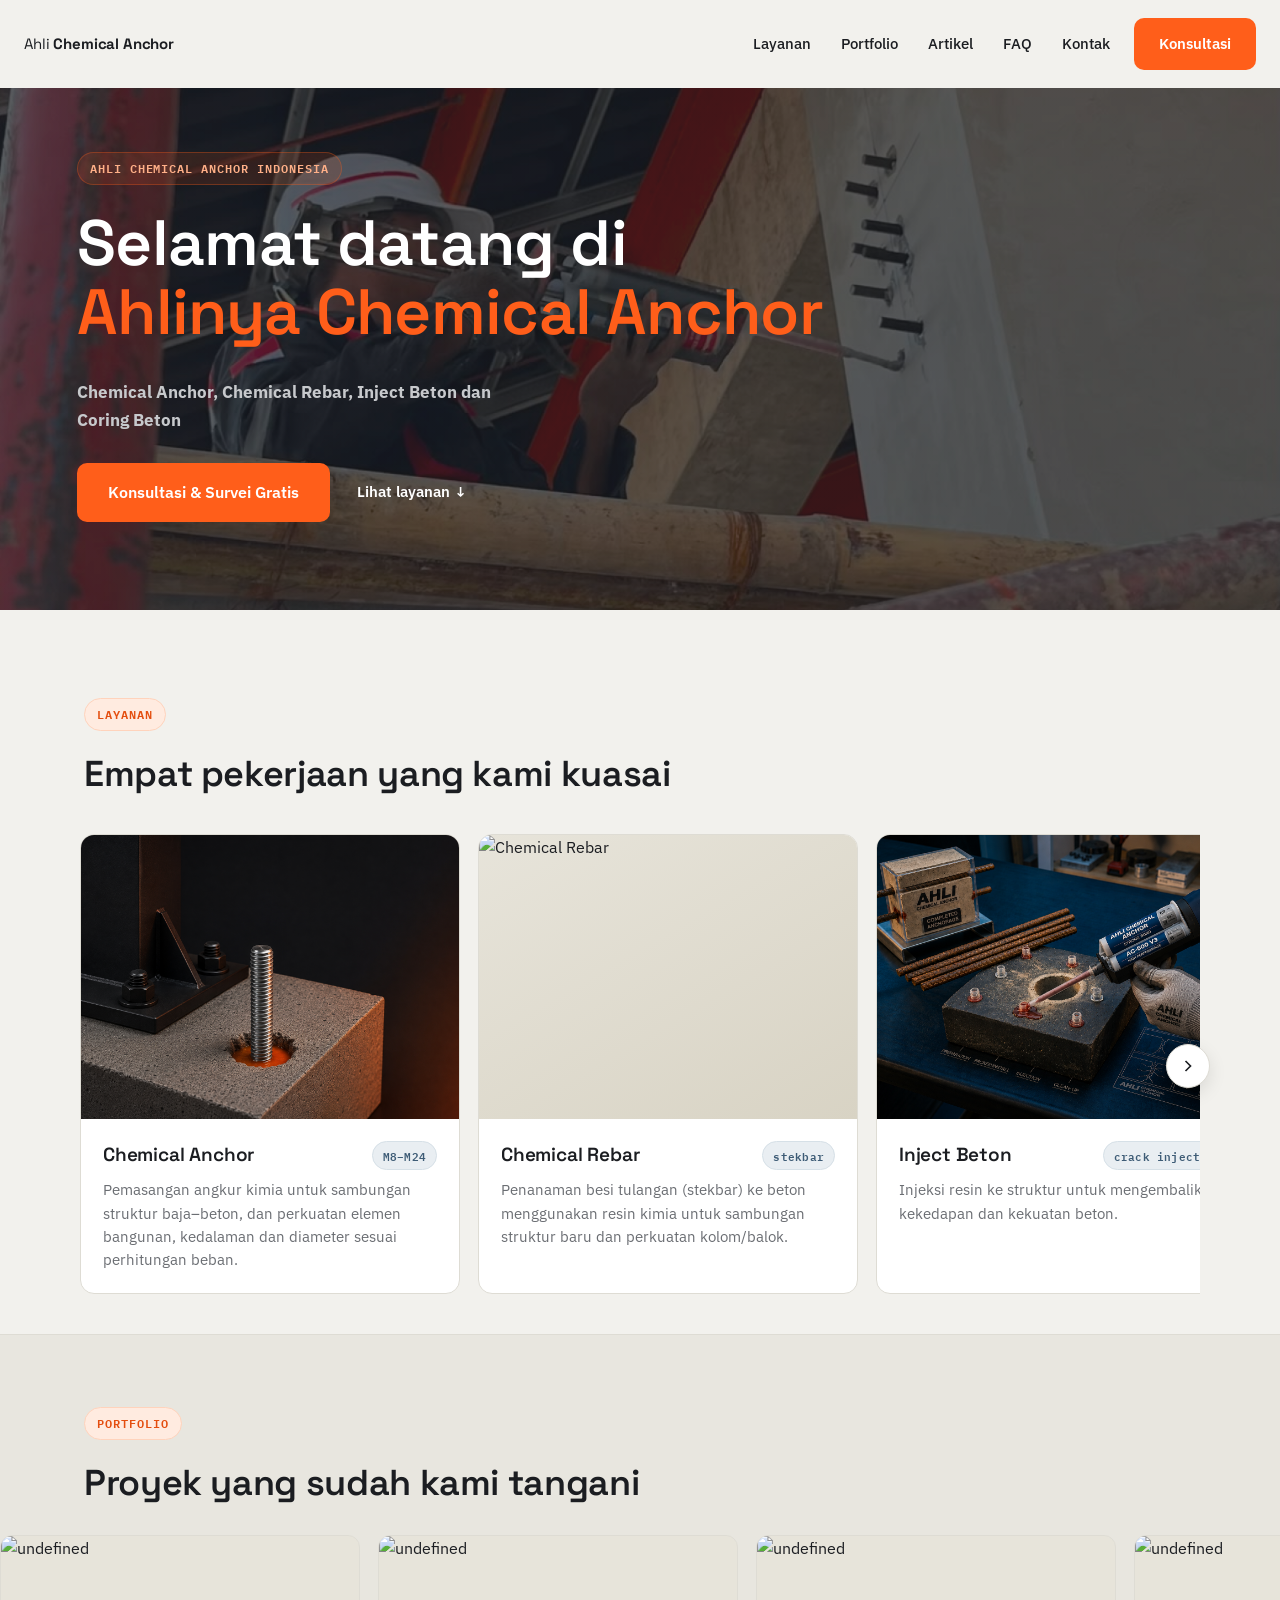
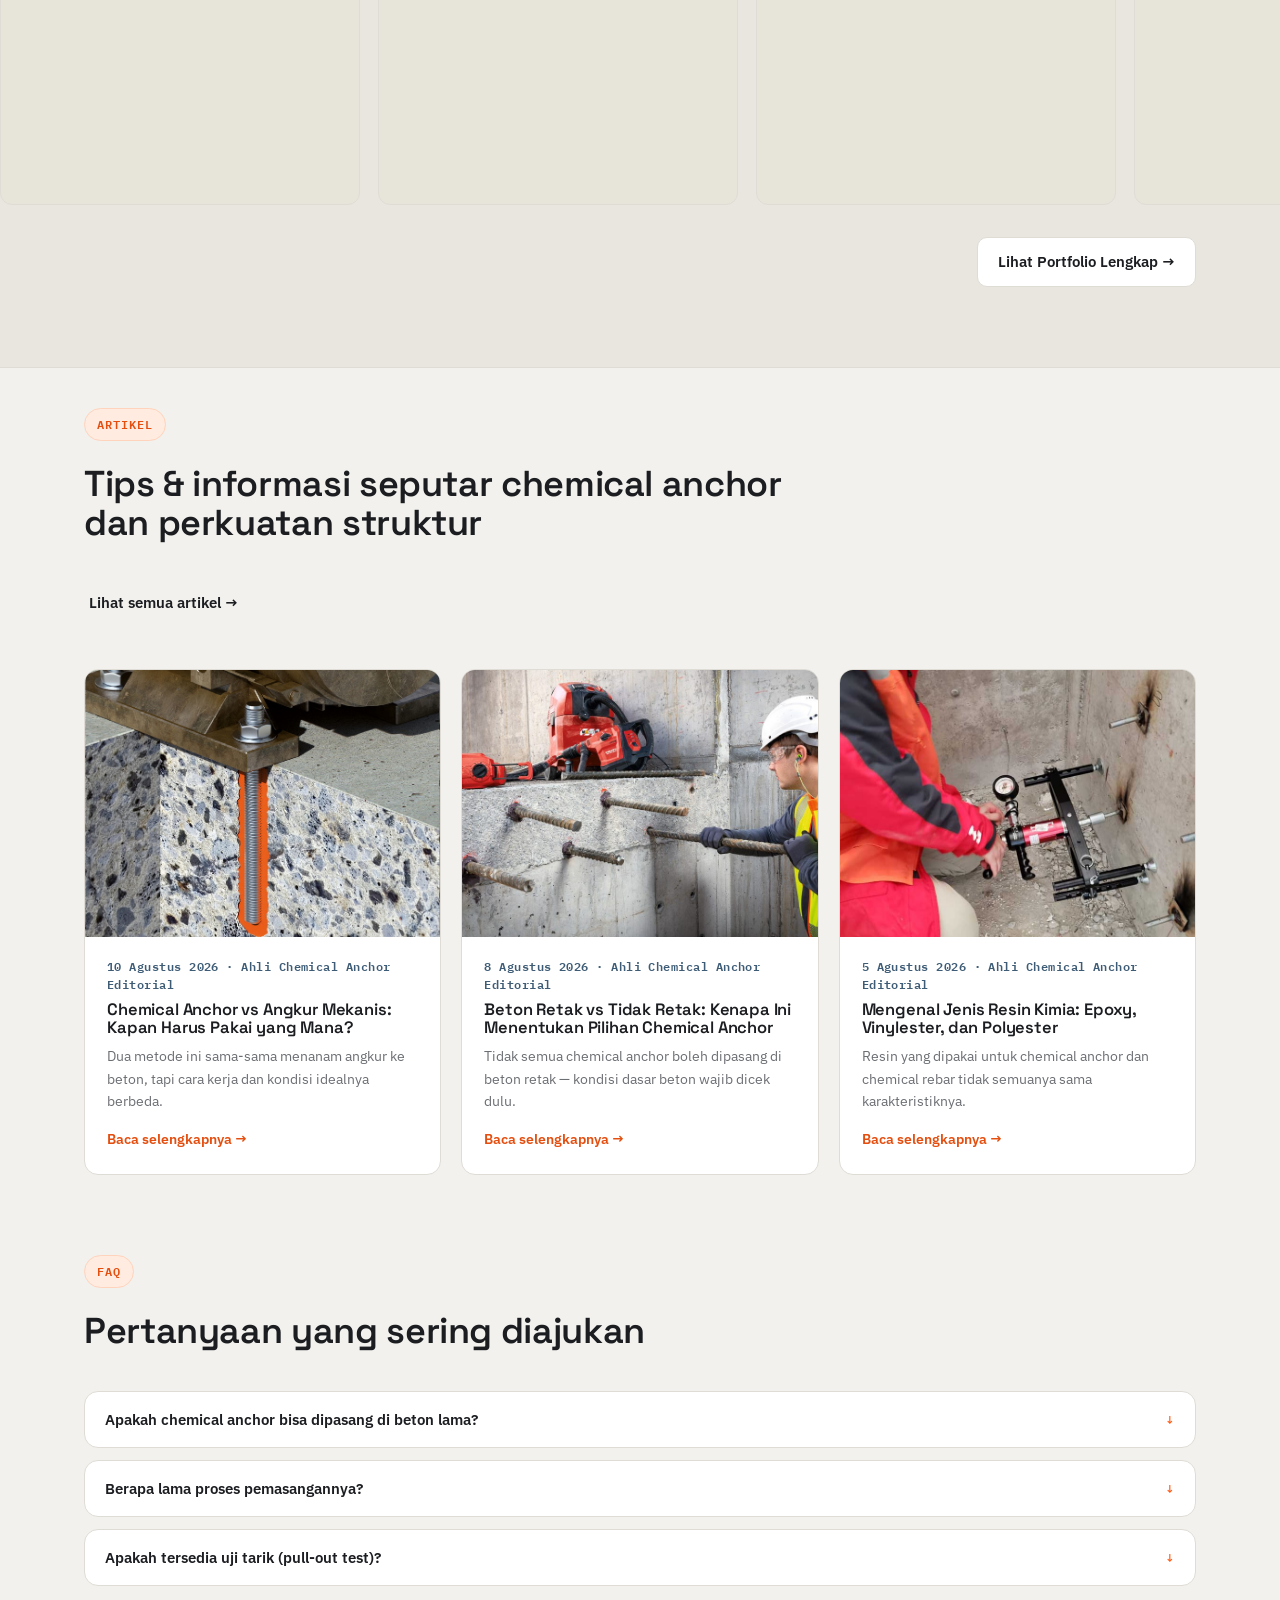
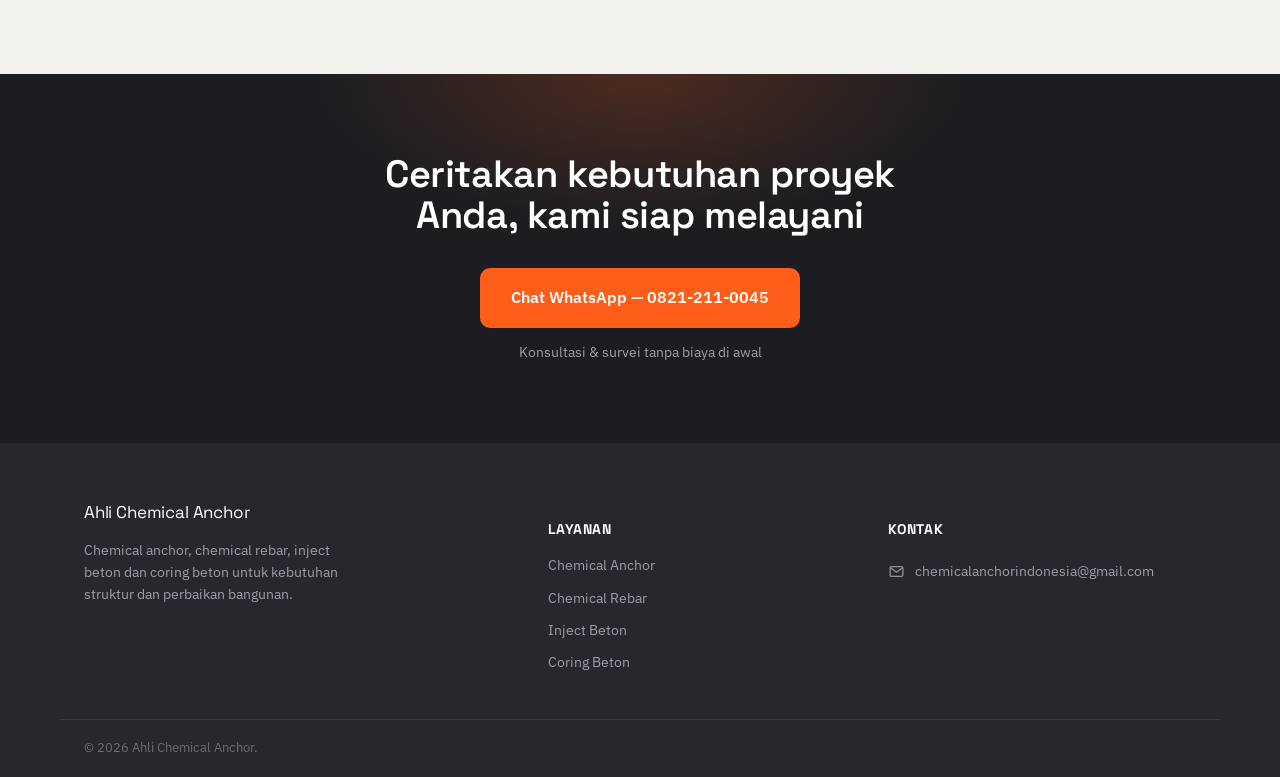
==== commit 239a7eaf: "Update index.html" ====
--- a/index.html
+++ b/index.html
@@ -477,7 +477,7 @@
     if (!grid || !list.length) return;
 
     grid.innerHTML = list.slice(0, 3).map(a => `
-      <a class="article-card--photo" href="ahlichemicalanchor_artikeldetail.html?id=${a.id}">
+      <a class="article-card--photo" href="ahlichemicalanchor_artikel_detail.html?id=${a.id}">
         <div class="article-card__photo">
           <img src="${a.image}" alt="${a.title}">
         </div>
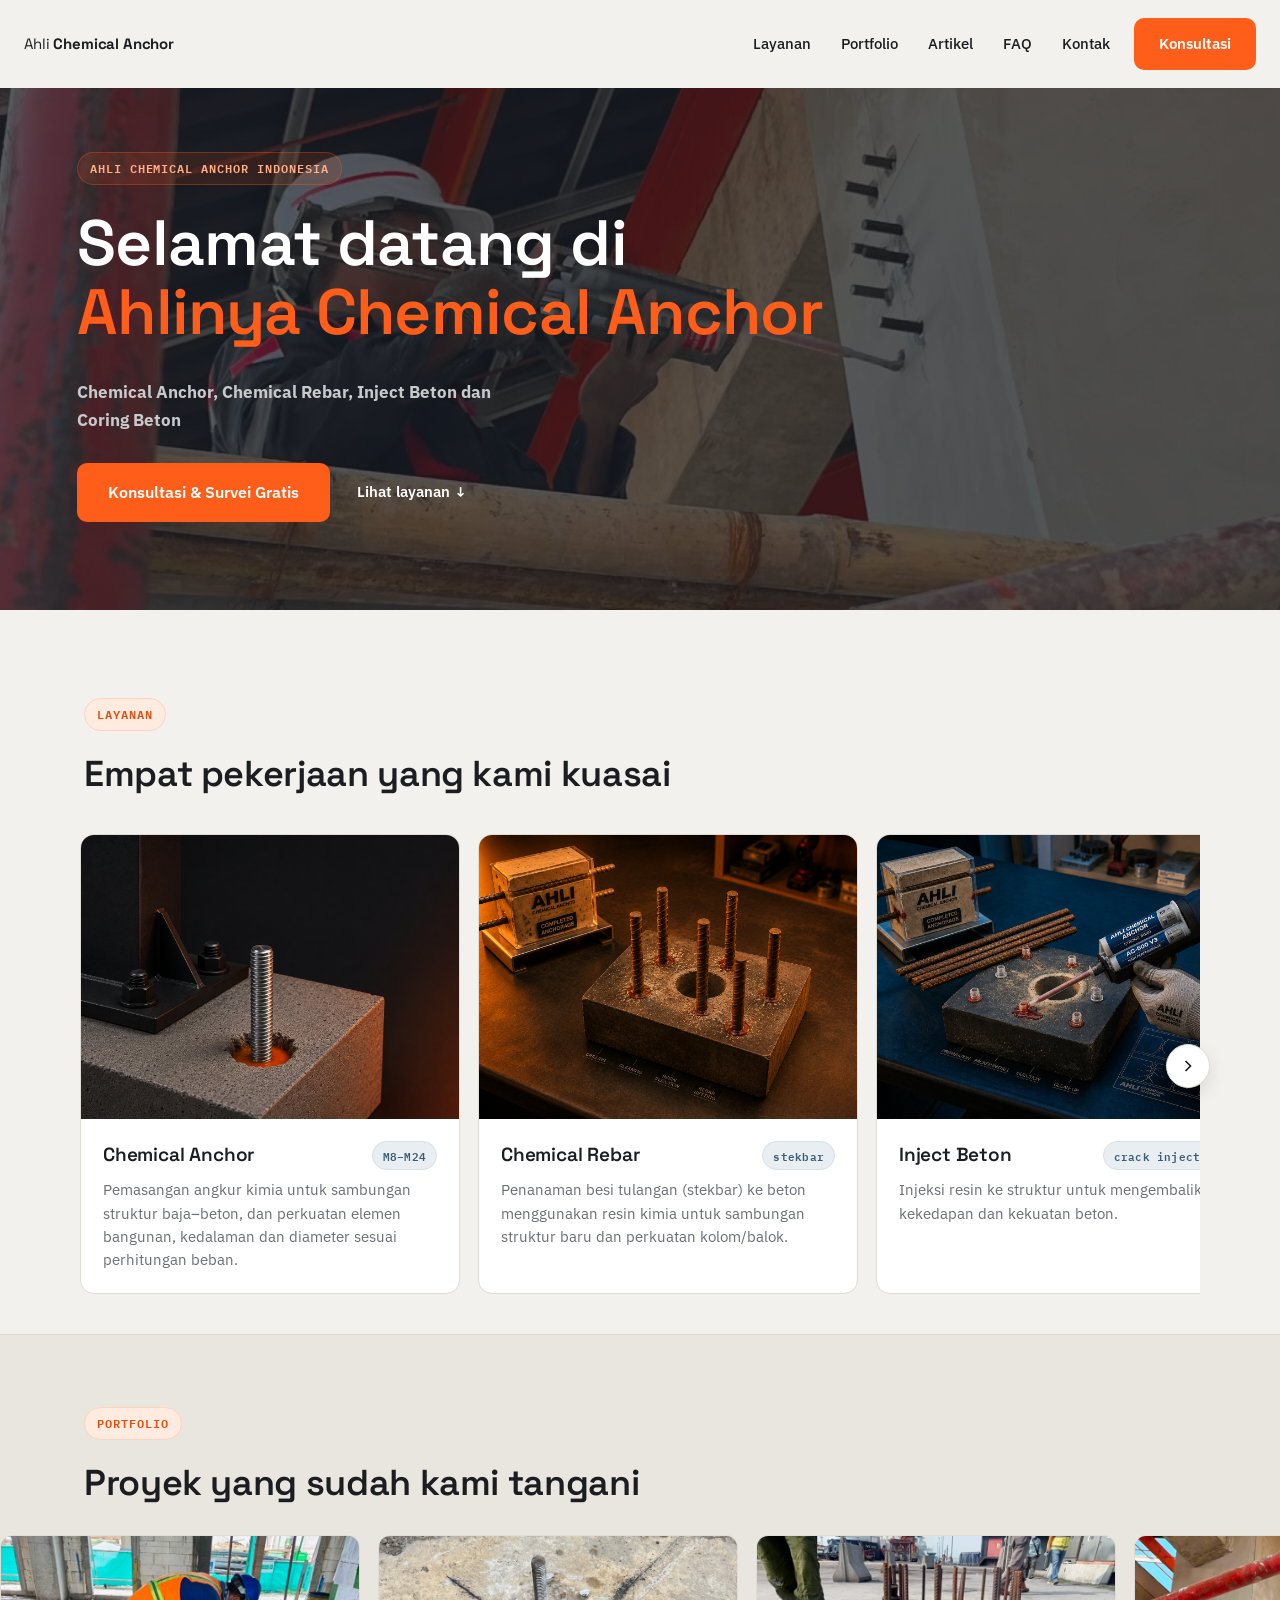
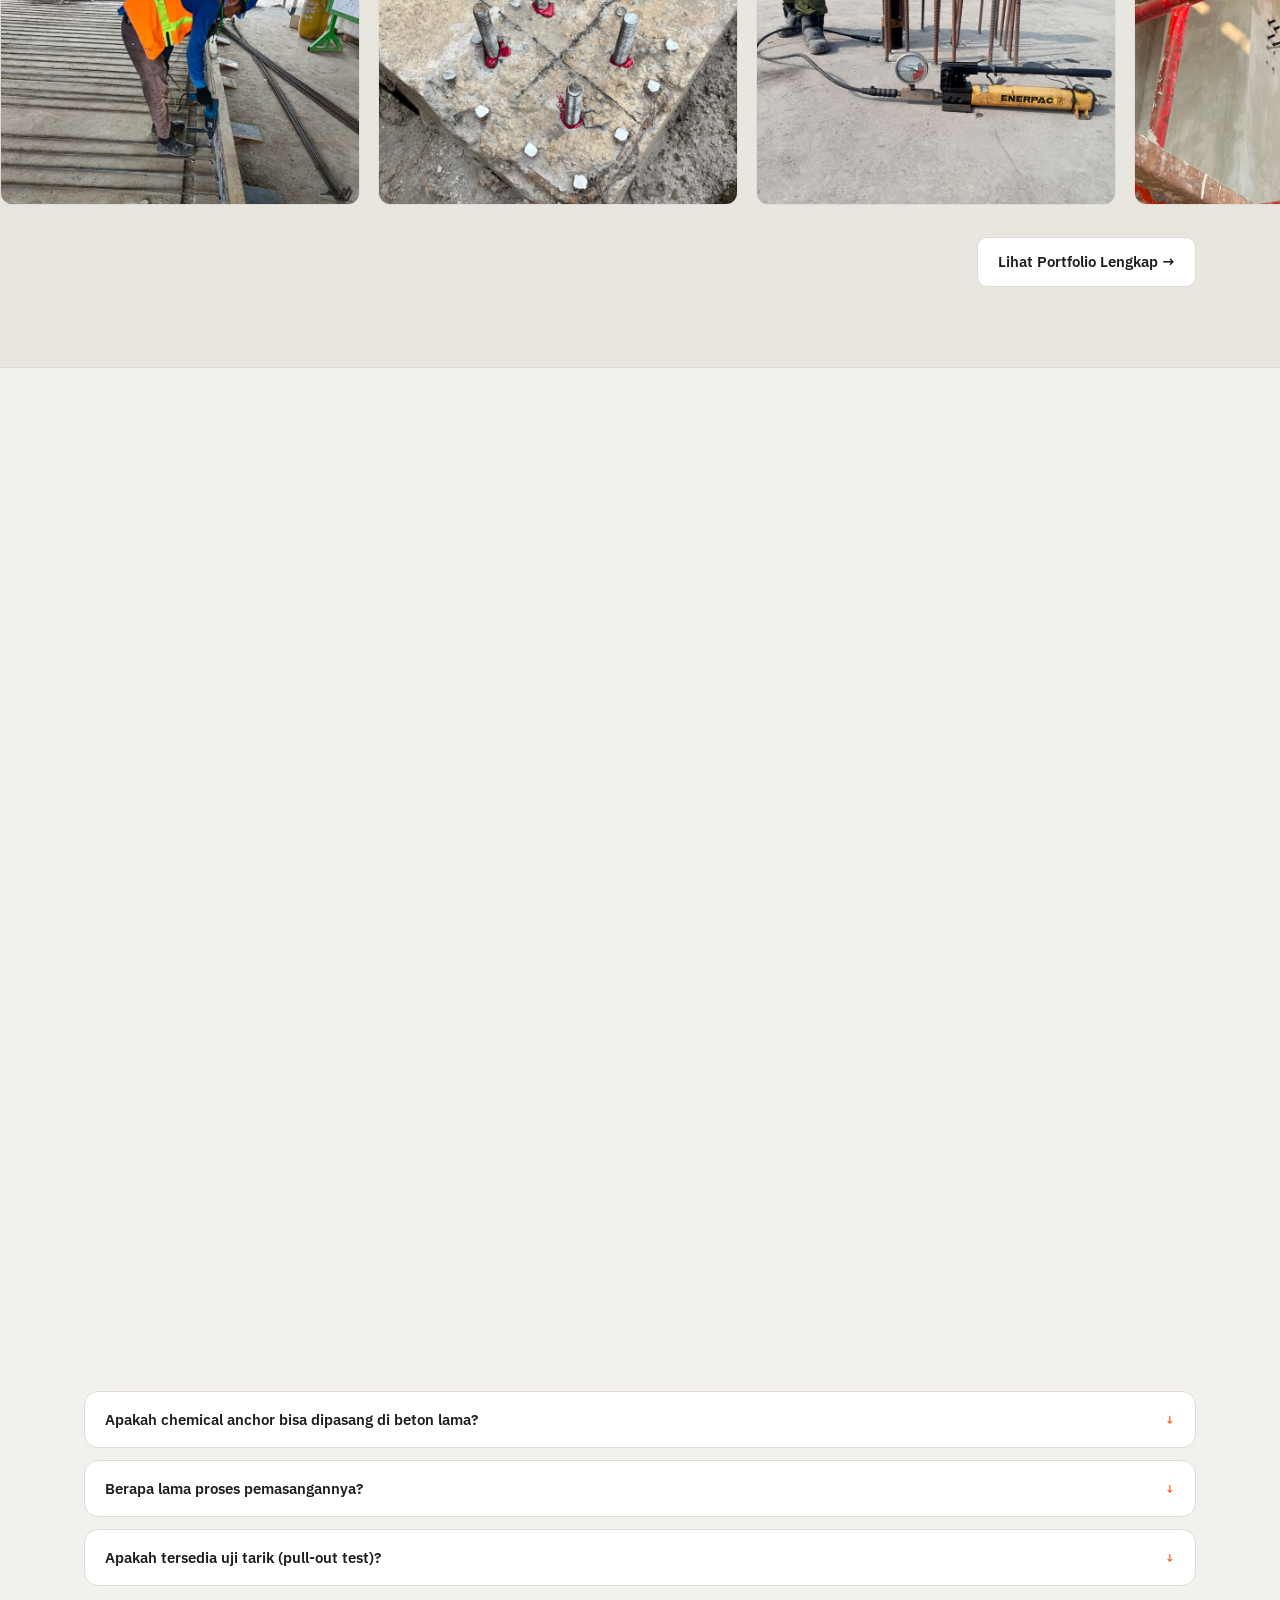
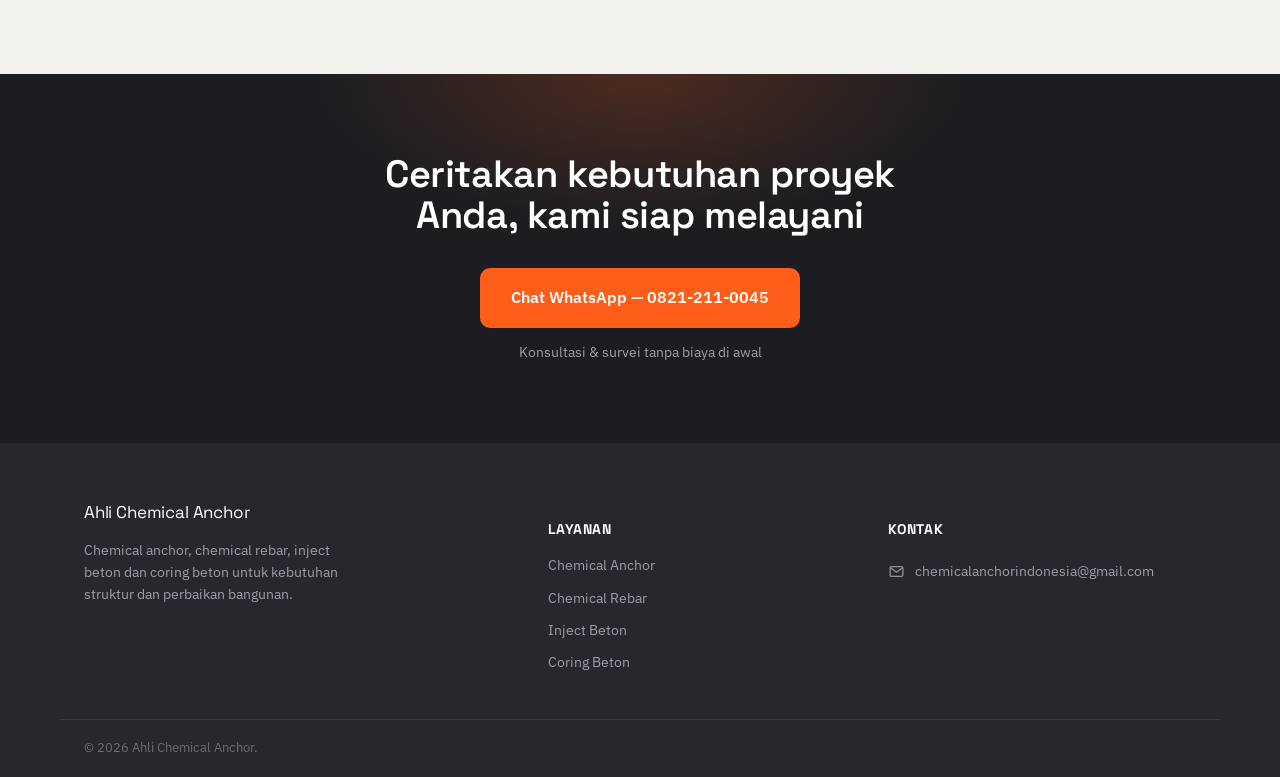
==== commit 47e17b2c: "FINAL FINAL" ====
--- a/index.html
+++ b/index.html
@@ -76,7 +76,7 @@
 
 <article class="bento__item">
   <div class="service-photo">
-    <img src="images/services/chemical_rebar_Services.png" alt="Chemical Rebar">
+    <img src="images/services/chemical_rebar_services.png" alt="Chemical Rebar">
   </div>
   <div class="bento__body">
     <div class="bento__top">
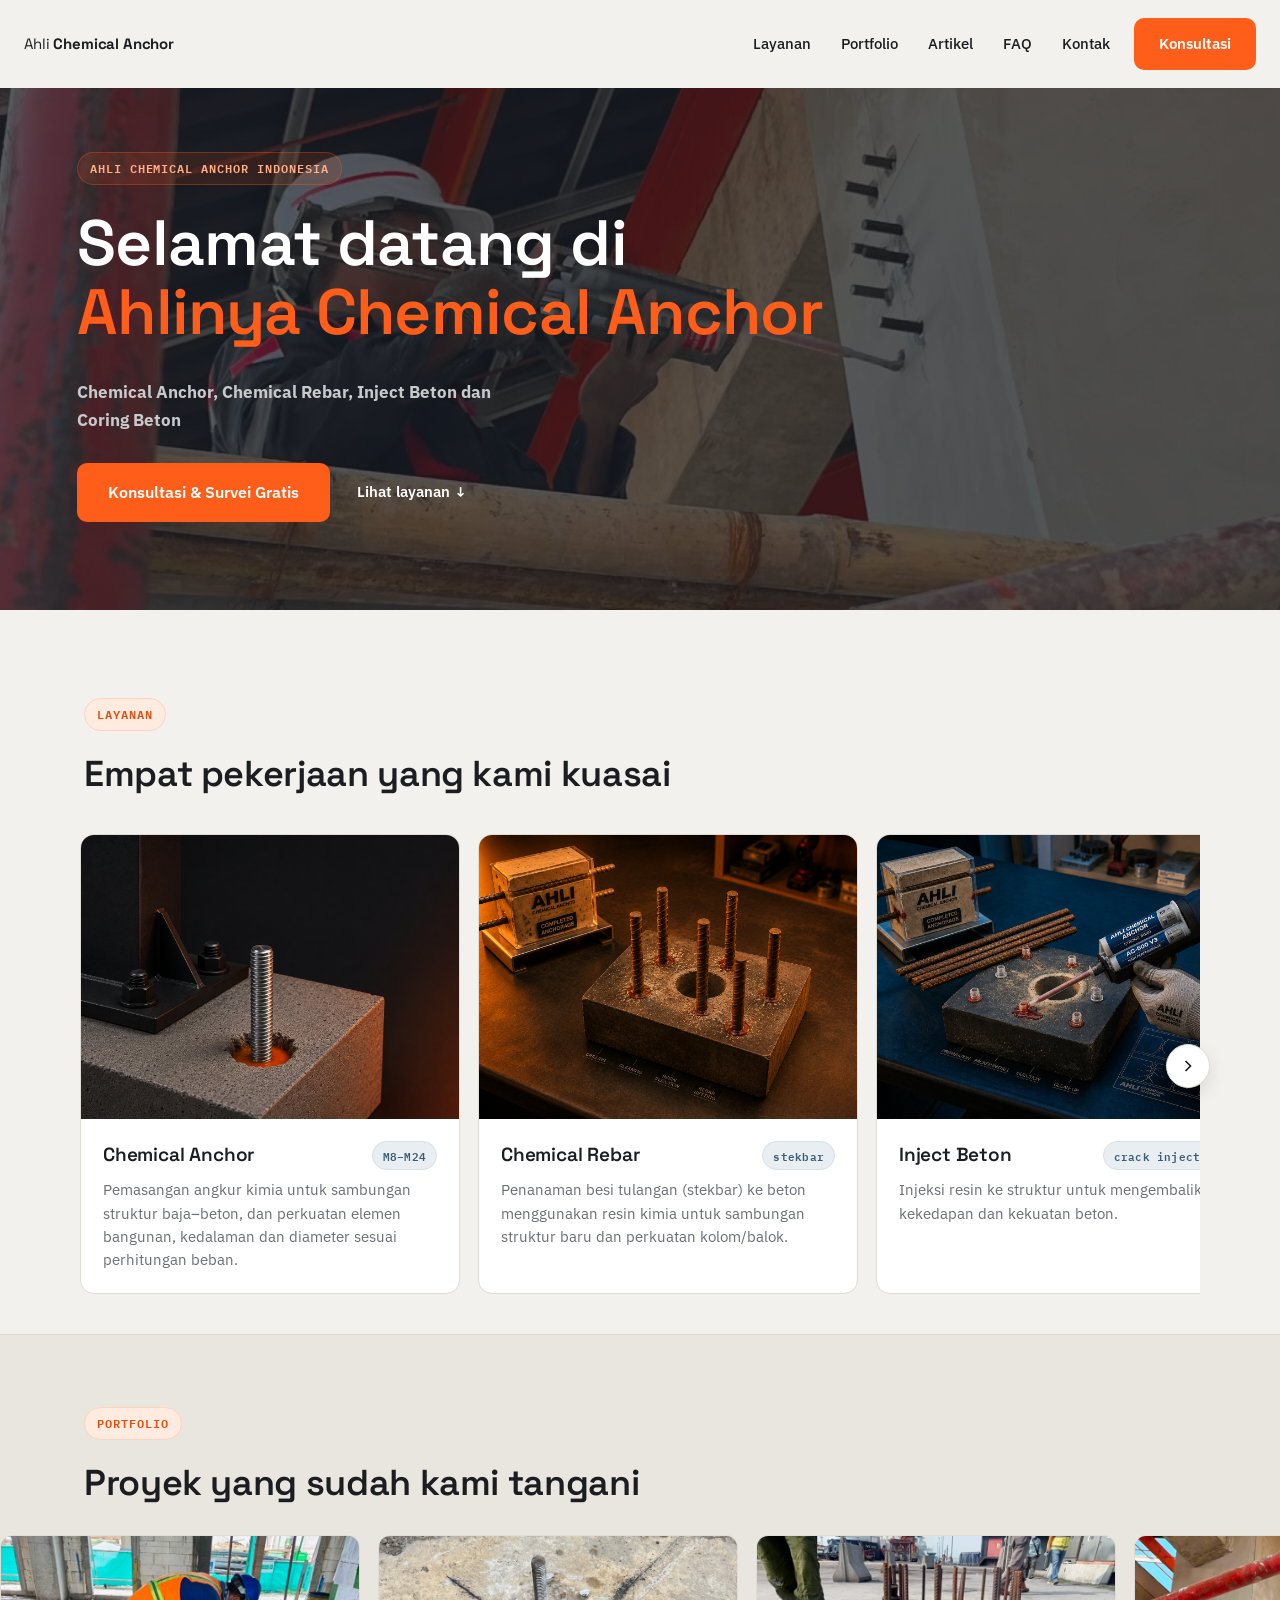
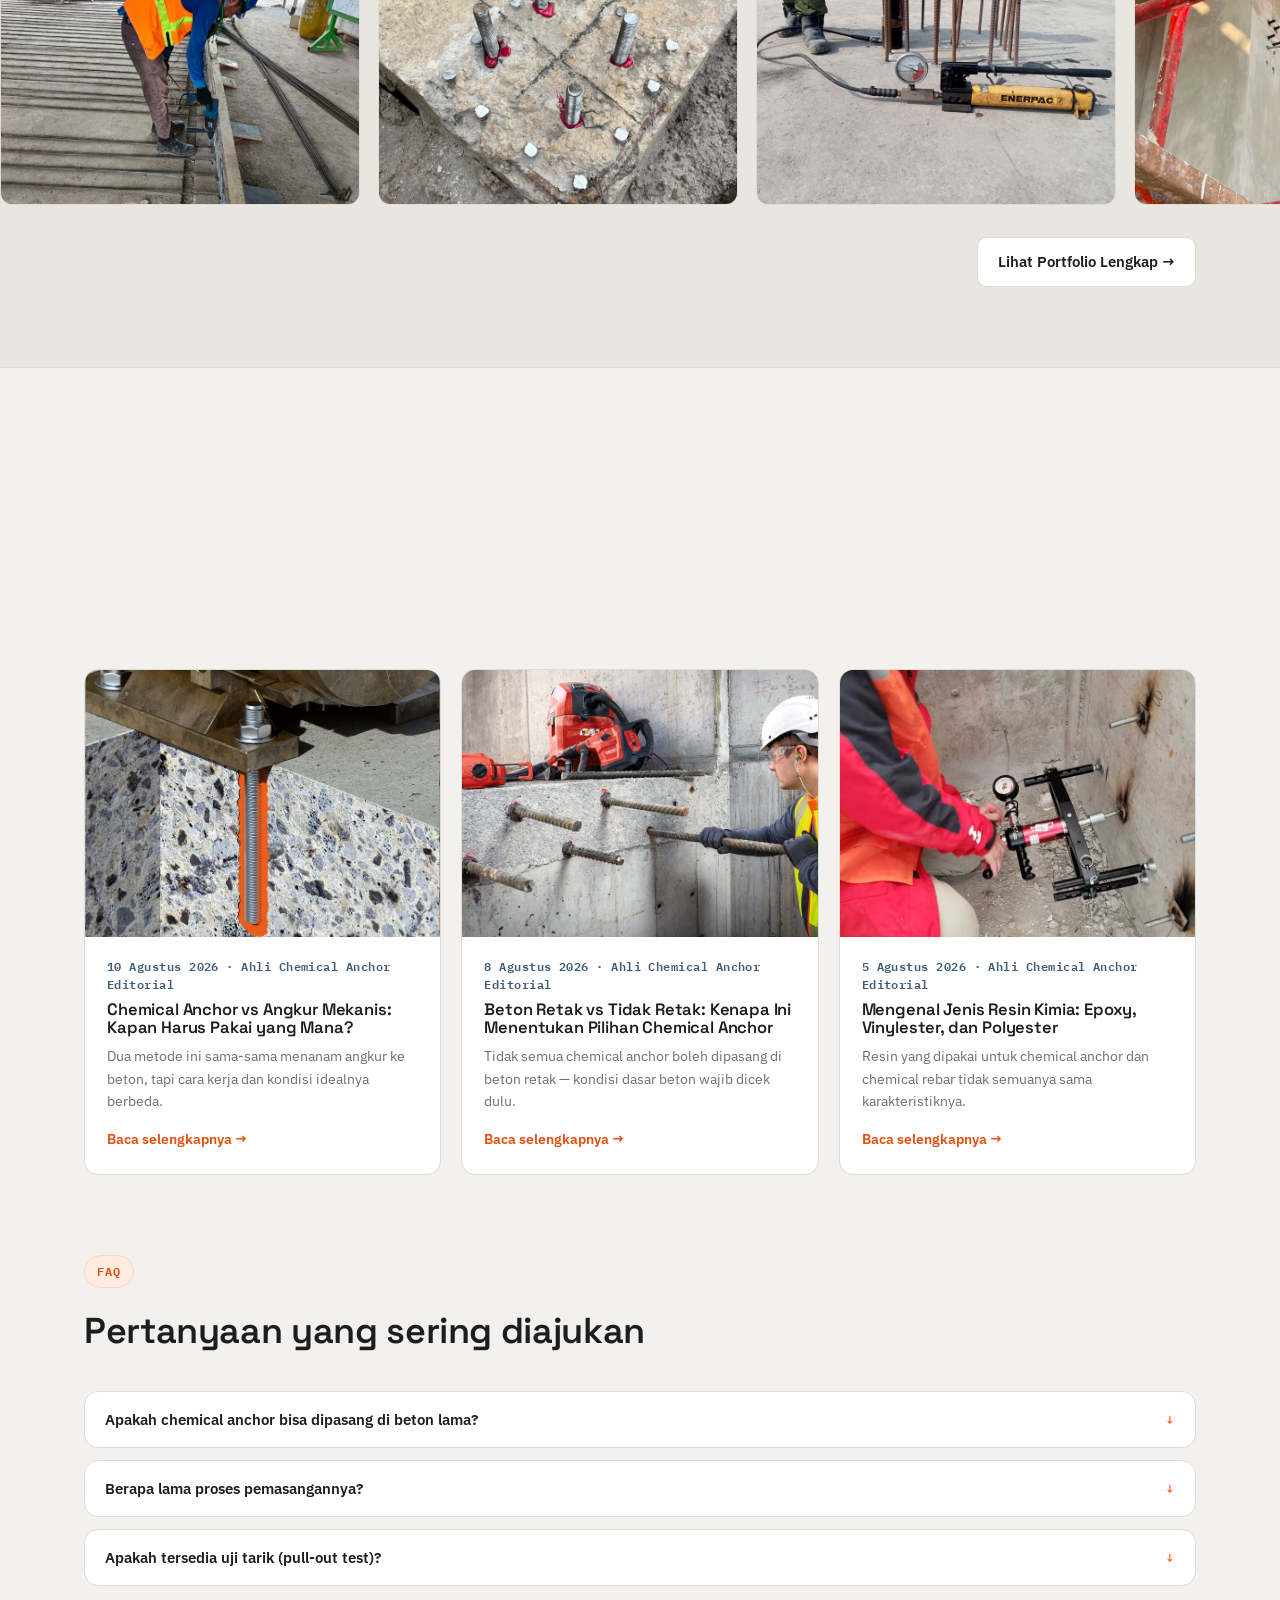
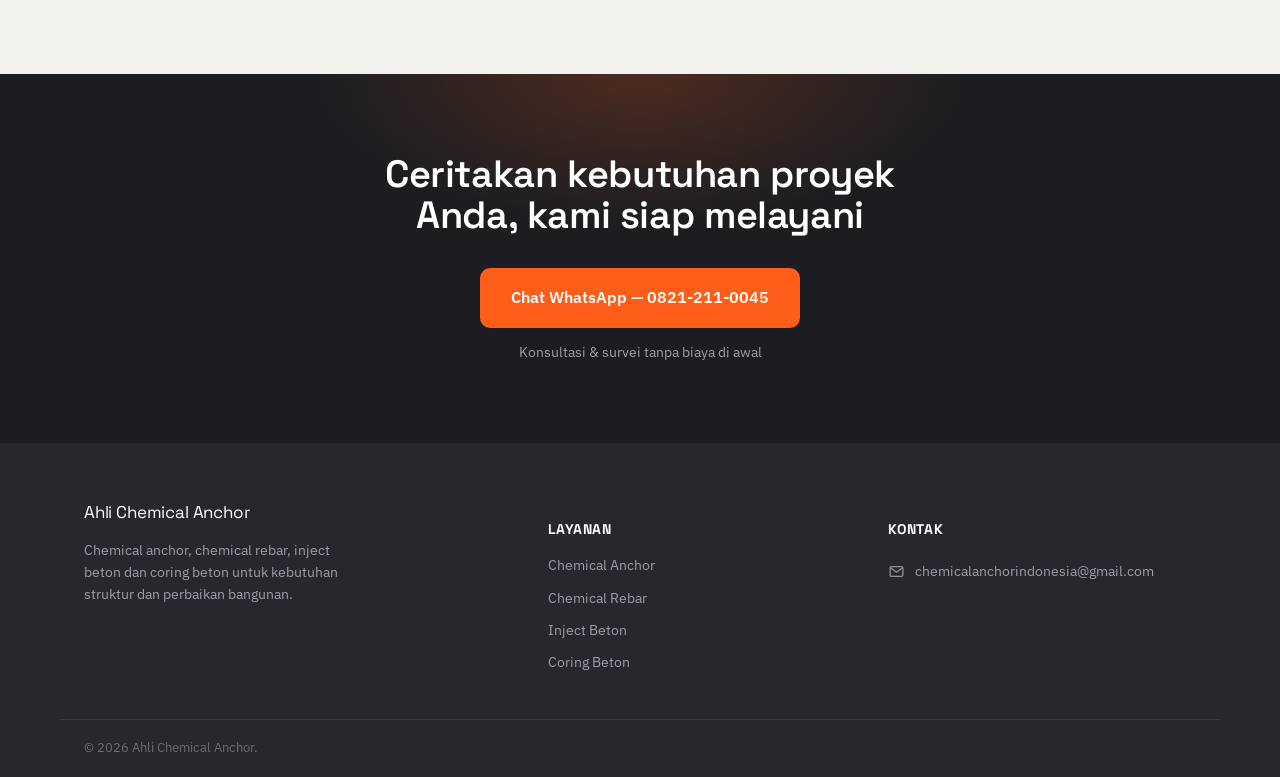
==== commit 56acfb4c: "FINAL" ====
--- a/index.html
+++ b/index.html
@@ -255,7 +255,6 @@
 </footer>
 
 <script src="js/ahlichemicalanchor_portfoliodata.js"></script>
-<script src="js/ahlichemicalanchor_portfoliodetail.js"></script>
 <script src="js/ahlichemicalanchor_artikel.js"></script>
 <script>
   
